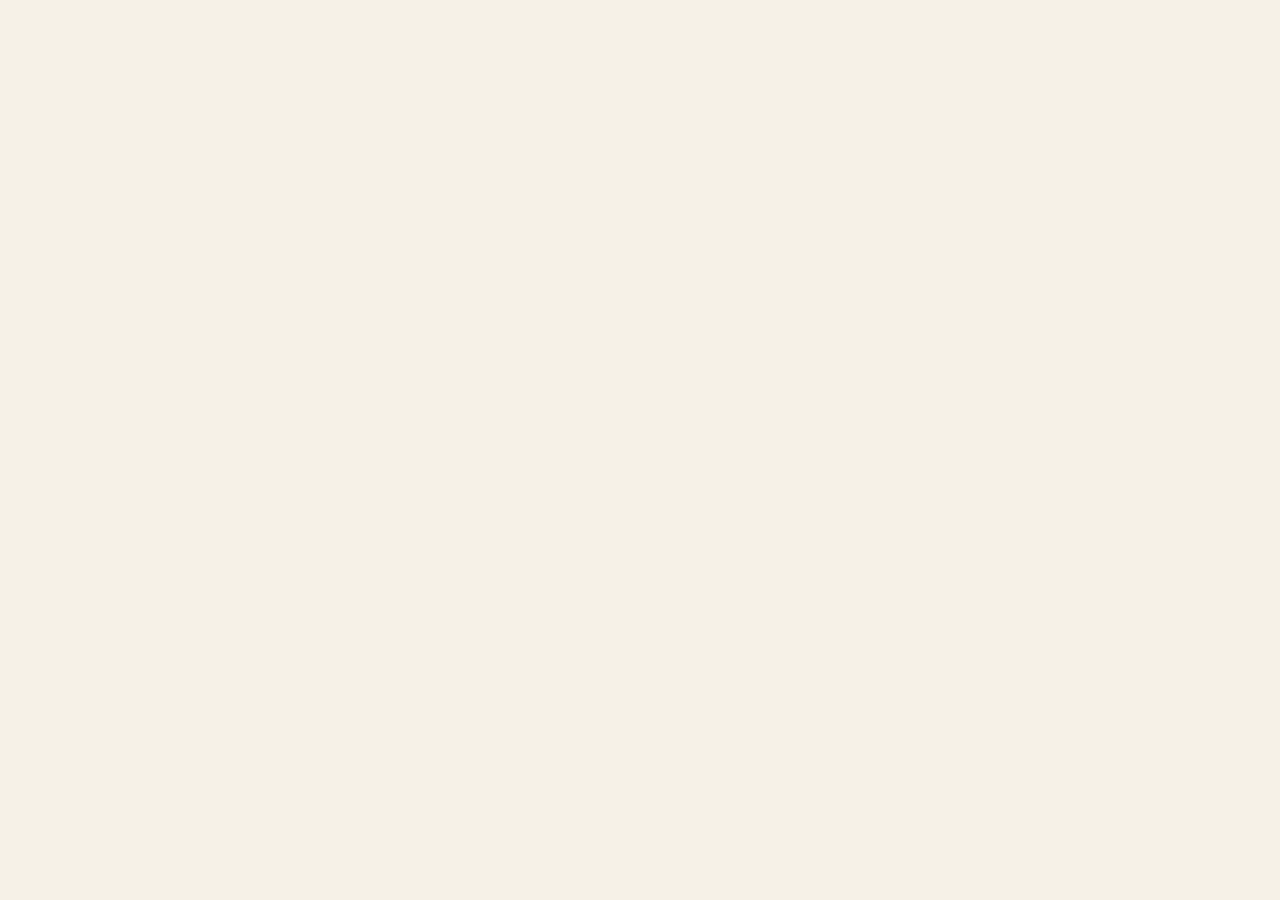
==== index.html @ c69825a1 "Fix internal page links for GitHub Pages" ====
<html lang="en" style="">
  <head>
    <meta charset="utf-8">
    <meta property="og:image:width" content="1200">
    <meta property="og:image:height" content="630">
    <meta name="viewport" content="width=device-width, initial-scale=1">
    <link rel="preload" as="image" href="/img/headshot-placeholder.svg">
    <link rel="stylesheet" href="https://fonts.googleapis.com/css2?family=Fraunces:opsz,wght@9..144,400;9..144,600&amp;family=Public+Sans:wght@400;500;600&amp;display=swap" data-precedence="default">
    <link rel="stylesheet" href="/assets/index-B3BmsTNa.css" data-precedence="default">
    <link rel="stylesheet" href="https://laurenwilsonlnw-blip.github.io/laurenwilsonlnw-resume.github.io/assets/index-B3BmsTNa.css" data-precedence="default">
    <meta name="description" content="Lauren Wilson is a Computer Science graduate from UNC Wilmington with a concentration in Digital Arts, based in Raleigh, NC.">
    <meta name="theme-color" content="#f6f1e7">
    <meta property="og:title" content="Lauren Wilson — Résumé &amp; Portfolio">
    <meta property="og:description" content="Lauren Wilson is a Computer Science graduate from UNC Wilmington with a concentration in Digital Arts, based in Raleigh, NC.">
    <meta property="og:type" content="website">
    <meta name="twitter:card" content="summary_large_image">
    <link rel="modulepreload" href="/assets/index-8iUatAJL.js">
    <link rel="preconnect" href="https://fonts.googleapis.com">
    <link rel="preconnect" href="https://fonts.gstatic.com" crossorigin="anonymous">
    <link rel="modulepreload" as="script" crossorigin="" href="/assets/experience-CYLCXYVE.js">
    <link rel="modulepreload" as="script" crossorigin="" href="/assets/PageHeading-WVvQn5Es.js">
    <link rel="modulepreload" as="script" crossorigin="" href="/assets/portfolio-CBgNnJ46.js">
    <title>Bio — Lauren Wilson</title>
    <link rel="modulepreload" href="/assets/index-6BKXORQe.js">
  </head>
  <body class="flex min-h-screen flex-col" style="">
    <a href="#main" class="sr-only focus:not-sr-only focus:fixed focus:left-4 focus:top-4 focus:z-50 focus:rounded-full focus:bg-foreground focus:px-5 focus:py-3 focus:text-background" style="">Skip to main content</a>
    <header class="border-b border-border/80 bg-background/90 backdrop-blur supports-[backdrop-filter]:bg-background/75 sticky top-0 z-20" id="__FPSC_ID_1_1790852774213" style="">
      <div class="mx-auto flex max-w-6xl flex-col gap-3 px-5 py-4 sm:flex-row sm:items-center sm:justify-between sm:px-8">
        <a class="font-display text-2xl font-semibold tracking-tight active" href="./" data-status="active" aria-current="page">Lauren Wilson <span class="text-accent" aria-hidden="true">.</span>
        </a>
        <nav aria-label="Main">
          <ul class="flex gap-1 sm:gap-2">
            <li>
              <a class="inline-flex min-h-11 items-center rounded-full px-4 text-[0.95rem] font-medium text-muted-foreground transition-colors hover:bg-secondary hover:text-foreground bg-foreground! text-background!" href="./" aria-current="page" data-status="active">Bio</a>
            </li>
            <li>
              <a class="inline-flex min-h-11 items-center rounded-full px-4 text-[0.95rem] font-medium text-muted-foreground transition-colors hover:bg-secondary hover:text-foreground" href="./experience.html">Experience</a>
            </li>
            <li>
              <a class="inline-flex min-h-11 items-center rounded-full px-4 text-[0.95rem] font-medium text-muted-foreground transition-colors hover:bg-secondary hover:text-foreground" href="./portfolio.html">Portfolio</a>
            </li>
          </ul>
        </nav>
      </div>
    </header>
    <main id="main" tabindex="-1" class="flex-1 focus:outline-none">
      <!--$-->
      <!--/$-->
      <div class="mx-auto max-w-6xl px-5 sm:px-8">
        <section aria-labelledby="intro-heading" class="grid items-center gap-10 py-14 sm:py-20 md:grid-cols-[1.4fr_1fr] md:gap-16">
          <div class="space-y-6">
            <p class="text-sm font-semibold uppercase tracking-[0.2em] text-accent">Computer Science graduate · Digital Arts</p>
            <h1 id="intro-heading" class="font-display text-5xl font-semibold leading-[1.02] tracking-tight sm:text-7xl">Hi, I’m Lauren. <span class="mt-2 block text-primary">Where code meets creative work.</span>
            </h1>
            <p class="max-w-xl text-lg leading-relaxed text-muted-foreground">I’m a Computer Science graduate from the University of North Carolina Wilmington with a concentration in Digital Arts, based in Raleigh, North Carolina.</p>
            <div class="flex flex-wrap gap-3 pt-2">
              <a class="inline-flex min-h-12 items-center gap-2 rounded-full bg-primary px-6 font-medium text-primary-foreground transition hover:bg-primary/90" href="./portfolio.html">View portfolio <svg xmlns="http://www.w3.org/2000/svg" width="24" height="24" viewBox="0 0 24 24" fill="none" stroke="currentColor" stroke-width="2" stroke-linecap="round" stroke-linejoin="round" class="lucide lucide-arrow-right size-4" aria-hidden="true">
                  <path d="M5 12h14"></path>
                  <path d="m12 5 7 7-7 7"></path>
                </svg>
              </a>
              <a href="mailto:laurenwilsonlnw@gmail.com" class="inline-flex min-h-12 items-center gap-2 rounded-full border-2 border-foreground px-6 font-medium transition hover:bg-foreground hover:text-background">
                <svg xmlns="http://www.w3.org/2000/svg" width="24" height="24" viewBox="0 0 24 24" fill="none" stroke="currentColor" stroke-width="2" stroke-linecap="round" stroke-linejoin="round" class="lucide lucide-mail size-4" aria-hidden="true">
                  <path d="m22 7-8.991 5.727a2 2 0 0 1-2.009 0L2 7"></path>
                  <rect x="2" y="4" width="20" height="16" rx="2"></rect>
                </svg>Get in touch </a>
            </div>
          </div>
          <div class="relative mx-auto w-full max-w-sm">
            <div class="absolute -inset-3 translate-x-4 translate-y-4 rounded-[2rem] bg-accent/20" aria-hidden="true"></div>
            <img alt="Placeholder for a headshot of Lauren Wilson" width="400" height="500" class="relative aspect-[4/5] w-full rounded-[2rem] object-cover shadow-xl shadow-foreground/10" src="/img/headshot-placeholder.svg">
          </div>
        </section>
        <section aria-labelledby="about-heading" class="grid gap-8 border-t border-border py-14 md:grid-cols-[1fr_2fr] md:gap-16">
          <h2 id="about-heading" class="font-display text-3xl font-semibold tracking-tight">About me</h2>
          <div class="space-y-5 text-lg leading-relaxed">
            <p>My studies paired core computer science — data structures, algorithmic problem solving, object-oriented design, and networks — with web development, creative coding, and digital art. I enjoy projects that sit in the space between the technical and the visual.</p>
            <p>Today I work in customer-facing retail, where I’ve sharpened my communication, teamwork, and ability to stay organized in a fast-paced environment. I’m eager to bring that same care and reliability to my next opportunity.</p>
            <dl class="grid gap-4 pt-4 sm:grid-cols-2">
              <div class="flex items-start gap-3 rounded-xl bg-muted p-4">
                <span class="mt-0.5 text-primary" aria-hidden="true">
                  <svg xmlns="http://www.w3.org/2000/svg" width="24" height="24" viewBox="0 0 24 24" fill="none" stroke="currentColor" stroke-width="2" stroke-linecap="round" stroke-linejoin="round" class="lucide lucide-map-pin size-5" aria-hidden="true">
                    <path d="M20 10c0 4.993-5.539 10.193-7.399 11.799a1 1 0 0 1-1.202 0C9.539 20.193 4 14.993 4 10a8 8 0 0 1 16 0"></path>
                    <circle cx="12" cy="10" r="3"></circle>
                  </svg>
                </span>
                <div>
                  <dt class="text-sm text-muted-foreground">Based in</dt>
                  <dd class="font-medium">Raleigh, NC</dd>
                </div>
              </div>
              <div class="flex items-start gap-3 rounded-xl bg-muted p-4">
                <span class="mt-0.5 text-primary" aria-hidden="true">
                  <svg xmlns="http://www.w3.org/2000/svg" width="24" height="24" viewBox="0 0 24 24" fill="none" stroke="currentColor" stroke-width="2" stroke-linecap="round" stroke-linejoin="round" class="lucide lucide-graduation-cap size-5" aria-hidden="true">
                    <path d="M21.42 10.922a1 1 0 0 0-.019-1.838L12.83 5.18a2 2 0 0 0-1.66 0L2.6 9.08a1 1 0 0 0 0 1.832l8.57 3.908a2 2 0 0 0 1.66 0z"></path>
                    <path d="M22 10v6"></path>
                    <path d="M6 12.5V16a6 3 0 0 0 12 0v-3.5"></path>
                  </svg>
                </span>
                <div>
                  <dt class="text-sm text-muted-foreground">Education</dt>
                  <dd class="font-medium">B.S. Computer Science, UNCW ’24</dd>
                </div>
              </div>
            </dl>
          </div>
        </section>
        <section aria-labelledby="skills-heading" class="grid gap-8 border-t border-border py-14 md:grid-cols-[1fr_2fr] md:gap-16">
          <h2 id="skills-heading" class="font-display text-3xl font-semibold tracking-tight">Technical skills</h2>
          <div class="grid gap-6 sm:grid-cols-3">
            <div class="rounded-xl border border-border bg-card p-5">
              <h3 class="mb-3 text-sm font-semibold uppercase tracking-[0.15em] text-primary">Programming Languages</h3>
              <ul class="space-y-1.5">
                <li>Python</li>
                <li>Java</li>
                <li>HTML</li>
              </ul>
            </div>
            <div class="rounded-xl border border-border bg-card p-5">
              <h3 class="mb-3 text-sm font-semibold uppercase tracking-[0.15em] text-primary">Core Concepts</h3>
              <ul class="space-y-1.5">
                <li>Data Structures</li>
                <li>Algorithmic Problem Solving</li>
                <li>Discrete Mathematics</li>
                <li>Object-Oriented Design</li>
              </ul>
            </div>
            <div class="rounded-xl border border-border bg-card p-5">
              <h3 class="mb-3 text-sm font-semibold uppercase tracking-[0.15em] text-primary">Tools &amp; Platforms</h3>
              <ul class="space-y-1.5">
                <li>GitHub</li>
                <li>Microsoft Excel</li>
                <li>Word</li>
                <li>PowerPoint</li>
                <li>Adobe Photoshop</li>
              </ul>
            </div>
          </div>
        </section>
        <section aria-labelledby="contact-heading" class="rounded-[2rem] bg-primary px-6 py-12 text-primary-foreground sm:px-12">
          <div class="flex flex-col gap-6 md:flex-row md:items-center md:justify-between">
            <div class="max-w-xl space-y-3">
              <h2 id="contact-heading" class="font-display text-3xl font-semibold tracking-tight sm:text-4xl">Let’s connect.</h2>
              <p class="leading-relaxed text-primary-foreground/85">
                <span class="font-semibold">Availability:</span> Open to part-time shifts, including evenings, weekends, and holidays.
              </p>
            </div>
            <a href="mailto:laurenwilsonlnw@gmail.com" class="inline-flex min-h-12 items-center gap-2 self-start rounded-full bg-primary-foreground px-6 font-medium text-primary transition hover:bg-secondary md:self-auto">
              <svg xmlns="http://www.w3.org/2000/svg" width="24" height="24" viewBox="0 0 24 24" fill="none" stroke="currentColor" stroke-width="2" stroke-linecap="round" stroke-linejoin="round" class="lucide lucide-mail size-4" aria-hidden="true">
                <path d="m22 7-8.991 5.727a2 2 0 0 1-2.009 0L2 7"></path>
                <rect x="2" y="4" width="20" height="16" rx="2"></rect>
              </svg>Email Lauren </a>
          </div>
        </section>
      </div>
    </main>
    <footer class="mt-24 border-t border-border bg-foreground text-background">
      <div class="mx-auto flex max-w-6xl flex-col gap-6 px-5 py-10 sm:flex-row sm:items-center sm:justify-between sm:px-8">
        <p class="font-display text-xl">Lauren Wilson</p>
        <ul class="flex flex-col gap-3 text-sm sm:flex-row sm:gap-6">
          <li class="flex items-center gap-2">
            <svg xmlns="http://www.w3.org/2000/svg" width="24" height="24" viewBox="0 0 24 24" fill="none" stroke="currentColor" stroke-width="2" stroke-linecap="round" stroke-linejoin="round" class="lucide lucide-map-pin size-4" aria-hidden="true">
              <path d="M20 10c0 4.993-5.539 10.193-7.399 11.799a1 1 0 0 1-1.202 0C9.539 20.193 4 14.993 4 10a8 8 0 0 1 16 0"></path>
              <circle cx="12" cy="10" r="3"></circle>
            </svg>Raleigh, NC
          </li>
          <li>
            <a href="mailto:laurenwilsonlnw@gmail.com" class="flex items-center gap-2 underline decoration-background/40 underline-offset-4 hover:decoration-background">
              <svg xmlns="http://www.w3.org/2000/svg" width="24" height="24" viewBox="0 0 24 24" fill="none" stroke="currentColor" stroke-width="2" stroke-linecap="round" stroke-linejoin="round" class="lucide lucide-mail size-4" aria-hidden="true">
                <path d="m22 7-8.991 5.727a2 2 0 0 1-2.009 0L2 7"></path>
                <rect x="2" y="4" width="20" height="16" rx="2"></rect>
              </svg>laurenwilsonlnw@gmail.com </a>
          </li>
        </ul>
      </div>
    </footer>
    <script type="module" async="" src="/assets/index-8iUatAJL.js"></script>
    <script async="" src="/.netlify/scripts/ar" data-netlify-deploy-id="6abd9382784e28282dc75eeb" data-netlify-site-id="237e116a-c264-4065-b765-b1ce4a49ce67" data-agent-runner-id="6abd92abe57e0d1fbcd66bf8"></script>
  </body>
</html>
---- assets/index-B3BmsTNa.css ----
@layer properties {
    @supports (((-webkit-hyphens: none)) and (not (margin-trim:inline))) or ((-moz-orient:inline) and (not (color:rgb(from red r g b)))) {
        *,:before,:after,::backdrop {
            --tw-translate-x:0;
            --tw-translate-y: 0;
            --tw-translate-z: 0;
            --tw-rotate-x: initial;
            --tw-rotate-y: initial;
            --tw-rotate-z: initial;
            --tw-skew-x: initial;
            --tw-skew-y: initial;
            --tw-space-y-reverse: 0;
            --tw-border-style: solid;
            --tw-leading: initial;
            --tw-font-weight: initial;
            --tw-tracking: initial;
            --tw-shadow: 0 0 #0000;
            --tw-shadow-color: initial;
            --tw-shadow-alpha: 100%;
            --tw-inset-shadow: 0 0 #0000;
            --tw-inset-shadow-color: initial;
            --tw-inset-shadow-alpha: 100%;
            --tw-ring-color: initial;
            --tw-ring-shadow: 0 0 #0000;
            --tw-inset-ring-color: initial;
            --tw-inset-ring-shadow: 0 0 #0000;
            --tw-ring-inset: initial;
            --tw-ring-offset-width: 0px;
            --tw-ring-offset-color: #fff;
            --tw-ring-offset-shadow: 0 0 #0000;
            --tw-outline-style: solid;
            --tw-blur: initial;
            --tw-brightness: initial;
            --tw-contrast: initial;
            --tw-grayscale: initial;
            --tw-hue-rotate: initial;
            --tw-invert: initial;
            --tw-opacity: initial;
            --tw-saturate: initial;
            --tw-sepia: initial;
            --tw-drop-shadow: initial;
            --tw-drop-shadow-color: initial;
            --tw-drop-shadow-alpha: 100%;
            --tw-drop-shadow-size: initial;
            --tw-backdrop-blur: initial;
            --tw-backdrop-brightness: initial;
            --tw-backdrop-contrast: initial;
            --tw-backdrop-grayscale: initial;
            --tw-backdrop-hue-rotate: initial;
            --tw-backdrop-invert: initial;
            --tw-backdrop-opacity: initial;
            --tw-backdrop-saturate: initial;
            --tw-backdrop-sepia: initial
        }
    }
}

@layer theme {
    :root,:host {
        --font-mono: ui-monospace, SFMono-Regular, Menlo, Monaco, Consolas, "Liberation Mono", "Courier New", monospace;
        --color-blue-600: oklch(54.6% .245 262.881);
        --color-gray-600: oklch(44.6% .03 256.802);
        --color-white: #fff;
        --spacing: .25rem;
        --container-sm: 24rem;
        --container-xl: 36rem;
        --container-3xl: 48rem;
        --container-6xl: 72rem;
        --text-xs: .75rem;
        --text-xs--line-height: calc(1 / .75);
        --text-sm: .875rem;
        --text-sm--line-height: calc(1.25 / .875);
        --text-lg: 1.125rem;
        --text-lg--line-height: calc(1.75 / 1.125);
        --text-xl: 1.25rem;
        --text-xl--line-height: calc(1.75 / 1.25);
        --text-2xl: 1.5rem;
        --text-2xl--line-height: calc(2 / 1.5);
        --text-3xl: 1.875rem;
        --text-3xl--line-height: 1.2 ;
        --text-4xl: 2.25rem;
        --text-4xl--line-height: calc(2.5 / 2.25);
        --text-5xl: 3rem;
        --text-5xl--line-height: 1;
        --text-6xl: 3.75rem;
        --text-6xl--line-height: 1;
        --text-7xl: 4.5rem;
        --text-7xl--line-height: 1;
        --font-weight-medium: 500;
        --font-weight-semibold: 600;
        --font-weight-bold: 700;
        --tracking-tight: -.025em;
        --leading-relaxed: 1.625;
        --radius-2xl: 1rem;
        --default-transition-duration: .15s;
        --default-transition-timing-function: cubic-bezier(.4, 0, .2, 1);
        --default-font-family: "Public Sans", ui-sans-serif, system-ui, sans-serif;
        --default-mono-font-family: var(--font-mono)
    }
}

@layer base {
    *,:after,:before,::backdrop {
        box-sizing: border-box;
        border: 0 solid;
        margin: 0;
        padding: 0
    }

    ::file-selector-button {
        box-sizing: border-box;
        border: 0 solid;
        margin: 0;
        padding: 0
    }

    html,: host {
        -webkit-text-size-adjust:100%;
        tab-size: 4;
        line-height: 1.5;
        font-family: var(--default-font-family,ui-sans-serif, system-ui, sans-serif, "Apple Color Emoji", "Segoe UI Emoji", "Segoe UI Symbol", "Noto Color Emoji");
        font-feature-settings: var(--default-font-feature-settings,normal);
        font-variation-settings: var(--default-font-variation-settings,normal);
        -webkit-tap-highlight-color: transparent
    }

    hr {
        height: 0;
        color: inherit;
        border-top-width: 1px
    }

    abbr: where([title]) {
        -webkit-text-decoration:underline dotted;
        text-decoration: underline dotted
    }

    h1,h2,h3,h4,h5,h6 {
        font-size: inherit;
        font-weight: inherit
    }

    a {
        color: inherit;
        -webkit-text-decoration: inherit;
        text-decoration: inherit
    }

    b,strong {
        font-weight: bolder
    }

    code,kbd,samp,pre {
        font-family: var(--default-mono-font-family,ui-monospace, SFMono-Regular, Menlo, Monaco, Consolas, "Liberation Mono", "Courier New", monospace);
        font-feature-settings: var(--default-mono-font-feature-settings,normal);
        font-variation-settings: var(--default-mono-font-variation-settings,normal);
        font-size: 1em
    }

    small {
        font-size: 80%
    }

    sub,sup {
        vertical-align: baseline;
        font-size: 75%;
        line-height: 0;
        position: relative
    }

    sub {
        bottom: -.25em
    }

    sup {
        top: -.5em
    }

    table {
        text-indent: 0;
        border-color: inherit;
        border-collapse: collapse
    }

    :-moz-focusring {
        outline: auto
    }

    progress {
        vertical-align: baseline
    }

    summary {
        display: list-item
    }

    ol,ul,menu {
        list-style: none
    }

    img,svg,video,canvas,audio,iframe,embed,object {
        vertical-align: middle;
        display: block
    }

    img,video {
        max-width: 100%;
        height: auto
    }

    button,input,select,optgroup,textarea {
        font: inherit;
        font-feature-settings: inherit;
        font-variation-settings: inherit;
        letter-spacing: inherit;
        color: inherit;
        opacity: 1;
        background-color: #0000;
        border-radius: 0
    }

    ::file-selector-button {
        font: inherit;
        font-feature-settings: inherit;
        font-variation-settings: inherit;
        letter-spacing: inherit;
        color: inherit;
        opacity: 1;
        background-color: #0000;
        border-radius: 0
    }

    :where(select: is([multiple],[size])) optgroup {
        font-weight:bolder
    }

    :where(select: is([multiple],[size])) optgroup option {
        padding-inline-start:20px
    }

    ::file-selector-button {
        margin-inline-end:4px}

    ::placeholder {
        opacity: 1
    }

    @supports (not ((-webkit-appearance: -apple-pay-button))) or (contain-intrinsic-size:1px) {
        ::placeholder {
            color:currentColor
        }

        @supports (color: color-mix(in lab,red,red)) {
            ::placeholder {
                color:color-mix(in oklab,currentcolor 50%,transparent)
            }
        }
    }

    textarea {
        resize: vertical
    }

    ::-webkit-search-decoration {
        -webkit-appearance: none
    }

    ::-webkit-date-and-time-value {
        min-height: 1lh;
        text-align: inherit
    }

    ::-webkit-datetime-edit {
        display: inline-flex
    }

    ::-webkit-datetime-edit-fields-wrapper {
        padding: 0
    }

    ::-webkit-datetime-edit {
        padding-block:0}

    ::-webkit-datetime-edit-year-field {
        padding-block:0}

    ::-webkit-datetime-edit-month-field {
        padding-block:0}

    ::-webkit-datetime-edit-day-field {
        padding-block:0}

    ::-webkit-datetime-edit-hour-field {
        padding-block:0}

    ::-webkit-datetime-edit-minute-field {
        padding-block:0}

    ::-webkit-datetime-edit-second-field {
        padding-block:0}

    ::-webkit-datetime-edit-millisecond-field {
        padding-block:0}

    ::-webkit-datetime-edit-meridiem-field {
        padding-block:0}

    ::-webkit-calendar-picker-indicator {
        line-height: 1
    }

    :-moz-ui-invalid {
        box-shadow: none
    }

    button,input: where([type=button],[type=reset],[type=submit]) {
        appearance:button
    }

    ::file-selector-button {
        appearance: button
    }

    ::-webkit-inner-spin-button {
        height: auto
    }

    ::-webkit-outer-spin-button {
        height: auto
    }

    [hidden]: where(:not([hidden=until-found])) {
        display:none!important
    }

    * {
        border-color: var(--border)
    }

    html {
        scroll-behavior: smooth
    }

    body {
        margin: calc(var(--spacing) * 0);
        background-color: var(--background);
        color: var(--foreground);
        -webkit-font-smoothing: antialiased;
        -moz-osx-font-smoothing: grayscale;
        font-family: Public Sans,ui-sans-serif,system-ui,sans-serif
    }

    :focus-visible {
        outline: 3px solid var(--ring);
        outline-offset: 3px;
        border-radius: 4px
    }

    ::selection {
        background: var(--secondary)
    }
}

@layer components;@layer utilities {
    .\@container\/card-header {
        container: card-header/inline-size
    }

    .visible {
        visibility: visible
    }

    .sr-only {
        clip-path: inset(50%);
        white-space: nowrap;
        border-width: 0;
        width: 1px;
        height: 1px;
        margin: -1px;
        padding: 0;
        position: absolute;
        overflow: hidden
    }

    .absolute {
        position: absolute
    }

    .relative {
        position: relative
    }

    .static {
        position: static
    }

    .sticky {
        position: sticky
    }

    .-inset-3 {
        inset: calc(var(--spacing) * -3)
    }

    .start {
        inset-inline-start: var(--spacing)
    }

    .top-0 {
        top: calc(var(--spacing) * 0)
    }

    .z-20 {
        z-index: 20
    }

    .col-start-2 {
        grid-column-start: 2
    }

    .row-span-2 {
        grid-row: span 2/span 2
    }

    .row-start-1 {
        grid-row-start: 1
    }

    .mx-auto {
        margin-inline:auto}

    .mt-0\.5 {
        margin-top: calc(var(--spacing) * .5)
    }

    .mt-2 {
        margin-top: calc(var(--spacing) * 2)
    }

    .mt-8 {
        margin-top: calc(var(--spacing) * 8)
    }

    .mt-14 {
        margin-top: calc(var(--spacing) * 14)
    }

    .mt-16 {
        margin-top: calc(var(--spacing) * 16)
    }

    .mt-20 {
        margin-top: calc(var(--spacing) * 20)
    }

    .mt-24 {
        margin-top: calc(var(--spacing) * 24)
    }

    .mt-auto {
        margin-top: auto
    }

    .mb-3 {
        margin-bottom: calc(var(--spacing) * 3)
    }

    .block {
        display: block
    }

    .flex {
        display: flex
    }

    .grid {
        display: grid
    }

    .hidden {
        display: none
    }

    .inline-flex {
        display: inline-flex
    }

    .aspect-\[4\/5\] {
        aspect-ratio: 4/5
    }

    .aspect-\[8\/5\] {
        aspect-ratio: 8/5
    }

    .size-4 {
        width: calc(var(--spacing) * 4);
        height: calc(var(--spacing) * 4)
    }

    .size-5 {
        width: calc(var(--spacing) * 5);
        height: calc(var(--spacing) * 5)
    }

    .h-full {
        height: 100%
    }

    .min-h-11 {
        min-height: calc(var(--spacing) * 11)
    }

    .min-h-12 {
        min-height: calc(var(--spacing) * 12)
    }

    .min-h-screen {
        min-height: 100vh
    }

    .w-fit {
        width: fit-content
    }

    .w-full {
        width: 100%
    }

    .max-w-3xl {
        max-width: var(--container-3xl)
    }

    .max-w-6xl {
        max-width: var(--container-6xl)
    }

    .max-w-sm {
        max-width: var(--container-sm)
    }

    .max-w-xl {
        max-width: var(--container-xl)
    }

    .flex-1 {
        flex: 1
    }

    .shrink-0 {
        flex-shrink: 0
    }

    .translate-x-4 {
        --tw-translate-x: calc(var(--spacing) * 4);
        translate: var(--tw-translate-x) var(--tw-translate-y)
    }

    .translate-y-4 {
        --tw-translate-y: calc(var(--spacing) * 4);
        translate: var(--tw-translate-x) var(--tw-translate-y)
    }

    .transform {
        transform: var(--tw-rotate-x,) var(--tw-rotate-y,) var(--tw-rotate-z,) var(--tw-skew-x,) var(--tw-skew-y,)
    }

    .auto-rows-min {
        grid-auto-rows: min-content
    }

    .grid-rows-\[auto_auto\] {
        grid-template-rows: auto auto
    }

    .flex-col {
        flex-direction: column
    }

    .flex-wrap {
        flex-wrap: wrap
    }

    .items-center {
        align-items: center
    }

    .items-start {
        align-items: flex-start
    }

    .justify-center {
        justify-content: center
    }

    .gap-1 {
        gap: calc(var(--spacing) * 1)
    }

    .gap-1\.5 {
        gap: calc(var(--spacing) * 1.5)
    }

    .gap-2 {
        gap: calc(var(--spacing) * 2)
    }

    .gap-3 {
        gap: calc(var(--spacing) * 3)
    }

    .gap-4 {
        gap: calc(var(--spacing) * 4)
    }

    .gap-6 {
        gap: calc(var(--spacing) * 6)
    }

    .gap-8 {
        gap: calc(var(--spacing) * 8)
    }

    .gap-10 {
        gap: calc(var(--spacing) * 10)
    }

    :where(.space-y-1>:not(:last-child)) {
        --tw-space-y-reverse: 0;
        margin-block-start:calc(calc(var(--spacing) * 1) * var(--tw-space-y-reverse));margin-block-end: calc(calc(var(--spacing) * 1) * calc(1 - var(--tw-space-y-reverse)))
    }

    :where(.space-y-1\.5>: not(:last-child)) {
        --tw-space-y-reverse:0;
        margin-block-start:calc(calc(var(--spacing) * 1.5) * var(--tw-space-y-reverse));margin-block-end: calc(calc(var(--spacing) * 1.5) * calc(1 - var(--tw-space-y-reverse)))
    }

    :where(.space-y-3>:not(:last-child)) {
        --tw-space-y-reverse: 0;
        margin-block-start:calc(calc(var(--spacing) * 3) * var(--tw-space-y-reverse));margin-block-end: calc(calc(var(--spacing) * 3) * calc(1 - var(--tw-space-y-reverse)))
    }

    :where(.space-y-4>:not(:last-child)) {
        --tw-space-y-reverse: 0;
        margin-block-start:calc(calc(var(--spacing) * 4) * var(--tw-space-y-reverse));margin-block-end: calc(calc(var(--spacing) * 4) * calc(1 - var(--tw-space-y-reverse)))
    }

    :where(.space-y-5>:not(:last-child)) {
        --tw-space-y-reverse: 0;
        margin-block-start:calc(calc(var(--spacing) * 5) * var(--tw-space-y-reverse));margin-block-end: calc(calc(var(--spacing) * 5) * calc(1 - var(--tw-space-y-reverse)))
    }

    :where(.space-y-6>:not(:last-child)) {
        --tw-space-y-reverse: 0;
        margin-block-start:calc(calc(var(--spacing) * 6) * var(--tw-space-y-reverse));margin-block-end: calc(calc(var(--spacing) * 6) * calc(1 - var(--tw-space-y-reverse)))
    }

    :where(.space-y-8>:not(:last-child)) {
        --tw-space-y-reverse: 0;
        margin-block-start:calc(calc(var(--spacing) * 8) * var(--tw-space-y-reverse));margin-block-end: calc(calc(var(--spacing) * 8) * calc(1 - var(--tw-space-y-reverse)))
    }

    .self-start {
        align-self: flex-start
    }

    .justify-self-end {
        justify-self: flex-end
    }

    .overflow-hidden {
        overflow: hidden
    }

    .rounded-2xl {
        border-radius: var(--radius-2xl)
    }

    .rounded-\[2rem\] {
        border-radius: 2rem
    }

    .rounded-full {
        border-radius: 3.40282e38px
    }

    .rounded-md {
        border-radius: calc(var(--radius) - 2px)
    }

    .rounded-xl {
        border-radius: calc(var(--radius) + 4px)
    }

    .border {
        border-style: var(--tw-border-style);
        border-width: 1px
    }

    .border-2 {
        border-style: var(--tw-border-style);
        border-width: 2px
    }

    .border-t {
        border-top-style: var(--tw-border-style);
        border-top-width: 1px
    }

    .border-b {
        border-bottom-style: var(--tw-border-style);
        border-bottom-width: 1px
    }

    .border-background\/30 {
        border-color: var(--background)
    }

    @supports (color: color-mix(in lab,red,red)) {
        .border-background\/30 {
            border-color:color-mix(in oklab,var(--background) 30%,transparent)
        }
    }

    .border-border,.border-border\/80 {
        border-color: var(--border)
    }

    @supports (color: color-mix(in lab,red,red)) {
        .border-border\/80 {
            border-color:color-mix(in oklab,var(--border) 80%,transparent)
        }
    }

    .border-foreground {
        border-color: var(--foreground)
    }

    .border-transparent {
        border-color: #0000
    }

    .bg-accent\/20 {
        background-color: var(--accent)
    }

    @supports (color: color-mix(in lab,red,red)) {
        .bg-accent\/20 {
            background-color:color-mix(in oklab,var(--accent) 20%,transparent)
        }
    }

    .bg-background\/90 {
        background-color: var(--background)
    }

    @supports (color: color-mix(in lab,red,red)) {
        .bg-background\/90 {
            background-color:color-mix(in oklab,var(--background) 90%,transparent)
        }
    }

    .bg-border {
        background-color: var(--border)
    }

    .bg-card {
        background-color: var(--card)
    }

    .bg-foreground {
        background-color: var(--foreground)
    }

    .bg-foreground\! {
        background-color: var(--foreground)!important
    }

    .bg-muted {
        background-color: var(--muted)
    }

    .bg-primary {
        background-color: var(--primary)
    }

    .bg-primary-foreground {
        background-color: var(--primary-foreground)
    }

    .bg-secondary {
        background-color: var(--secondary)
    }

    .object-cover {
        object-fit: cover
    }

    .p-4 {
        padding: calc(var(--spacing) * 4)
    }

    .p-5 {
        padding: calc(var(--spacing) * 5)
    }

    .p-6 {
        padding: calc(var(--spacing) * 6)
    }

    .px-2 {
        padding-inline:calc(var(--spacing) * 2)}

    .px-3 {
        padding-inline: calc(var(--spacing) * 3)
    }

    .px-4 {
        padding-inline:calc(var(--spacing) * 4)}

    .px-5 {
        padding-inline: calc(var(--spacing) * 5)
    }

    .px-6 {
        padding-inline:calc(var(--spacing) * 6)}

    .py-0\.5 {
        padding-block: calc(var(--spacing) * .5)
    }

    .py-1 {
        padding-block:calc(var(--spacing) * 1)}

    .py-4 {
        padding-block: calc(var(--spacing) * 4)
    }

    .py-6 {
        padding-block:calc(var(--spacing) * 6)}

    .py-10 {
        padding-block: calc(var(--spacing) * 10)
    }

    .py-12 {
        padding-block:calc(var(--spacing) * 12)}

    .py-14 {
        padding-block: calc(var(--spacing) * 14)
    }

    .pt-2 {
        padding-top: calc(var(--spacing) * 2)
    }

    .pt-3 {
        padding-top: calc(var(--spacing) * 3)
    }

    .pt-4 {
        padding-top: calc(var(--spacing) * 4)
    }

    .font-display {
        font-family: Fraunces,ui-serif,Georgia,serif
    }

    .font-sans {
        font-family: Public Sans,ui-sans-serif,system-ui,sans-serif
    }

    .text-2xl {
        font-size: var(--text-2xl);
        line-height: var(--tw-leading,var(--text-2xl--line-height))
    }

    .text-3xl {
        font-size: var(--text-3xl);
        line-height: var(--tw-leading,var(--text-3xl--line-height))
    }

    .text-4xl {
        font-size: var(--text-4xl);
        line-height: var(--tw-leading,var(--text-4xl--line-height))
    }

    .text-5xl {
        font-size: var(--text-5xl);
        line-height: var(--tw-leading,var(--text-5xl--line-height))
    }

    .text-lg {
        font-size: var(--text-lg);
        line-height: var(--tw-leading,var(--text-lg--line-height))
    }

    .text-sm {
        font-size: var(--text-sm);
        line-height: var(--tw-leading,var(--text-sm--line-height))
    }

    .text-xl {
        font-size: var(--text-xl);
        line-height: var(--tw-leading,var(--text-xl--line-height))
    }

    .text-xs {
        font-size: var(--text-xs);
        line-height: var(--tw-leading,var(--text-xs--line-height))
    }

    .text-\[0\.95rem\] {
        font-size: .95rem
    }

    .leading-\[1\.02\] {
        --tw-leading: 1.02;
        line-height: 1.02
    }

    .leading-\[1\.05\] {
        --tw-leading: 1.05;
        line-height: 1.05
    }

    .leading-none {
        --tw-leading: 1;
        line-height: 1
    }

    .leading-relaxed {
        --tw-leading: var(--leading-relaxed);
        line-height: var(--leading-relaxed)
    }

    .font-bold {
        --tw-font-weight: var(--font-weight-bold);
        font-weight: var(--font-weight-bold)
    }

    .font-medium {
        --tw-font-weight: var(--font-weight-medium);
        font-weight: var(--font-weight-medium)
    }

    .font-semibold {
        --tw-font-weight: var(--font-weight-semibold);
        font-weight: var(--font-weight-semibold)
    }

    .tracking-\[0\.2em\] {
        --tw-tracking: .2em;
        letter-spacing: .2em
    }

    .tracking-\[0\.15em\] {
        --tw-tracking: .15em;
        letter-spacing: .15em
    }

    .tracking-tight {
        --tw-tracking: var(--tracking-tight);
        letter-spacing: var(--tracking-tight)
    }

    .whitespace-nowrap {
        white-space: nowrap
    }

    .text-accent {
        color: var(--accent)
    }

    .text-background {
        color: var(--background)
    }

    .text-background\! {
        color: var(--background)!important
    }

    .text-background\/80 {
        color: var(--background)
    }

    @supports (color: color-mix(in lab,red,red)) {
        .text-background\/80 {
            color:color-mix(in oklab,var(--background) 80%,transparent)
        }
    }

    .text-background\/85 {
        color: var(--background)
    }

    @supports (color: color-mix(in lab,red,red)) {
        .text-background\/85 {
            color:color-mix(in oklab,var(--background) 85%,transparent)
        }
    }

    .text-blue-600 {
        color: var(--color-blue-600)
    }

    .text-card-foreground {
        color: var(--card-foreground)
    }

    .text-foreground {
        color: var(--foreground)
    }

    .text-gray-600 {
        color: var(--color-gray-600)
    }

    .text-muted-foreground {
        color: var(--muted-foreground)
    }

    .text-primary {
        color: var(--primary)
    }

    .text-primary-foreground,.text-primary-foreground\/85 {
        color: var(--primary-foreground)
    }

    @supports (color: color-mix(in lab,red,red)) {
        .text-primary-foreground\/85 {
            color:color-mix(in oklab,var(--primary-foreground) 85%,transparent)
        }
    }

    .text-secondary {
        color: var(--secondary)
    }

    .text-secondary-foreground {
        color: var(--secondary-foreground)
    }

    .text-white {
        color: var(--color-white)
    }

    .uppercase {
        text-transform: uppercase
    }

    .italic {
        font-style: italic
    }

    .underline {
        text-decoration-line: underline
    }

    .decoration-background\/40 {
        -webkit-text-decoration-color: var(--background);
        text-decoration-color: var(--background)
    }

    @supports (color: color-mix(in lab,red,red)) {
        .decoration-background\/40 {
            -webkit-text-decoration-color:color-mix(in oklab,var(--background) 40%,transparent);
            text-decoration-color: color-mix(in oklab,var(--background) 40%,transparent)
        }
    }

    .underline-offset-4 {
        text-underline-offset: 4px
    }

    .shadow-sm {
        --tw-shadow: 0 1px 3px 0 var(--tw-shadow-color,#0000001a), 0 1px 2px -1px var(--tw-shadow-color,#0000001a);
        box-shadow: var(--tw-inset-shadow),var(--tw-inset-ring-shadow),var(--tw-ring-offset-shadow),var(--tw-ring-shadow),var(--tw-shadow)
    }

    .shadow-xl {
        --tw-shadow: 0 20px 25px -5px var(--tw-shadow-color,#0000001a), 0 8px 10px -6px var(--tw-shadow-color,#0000001a);
        box-shadow: var(--tw-inset-shadow),var(--tw-inset-ring-shadow),var(--tw-ring-offset-shadow),var(--tw-ring-shadow),var(--tw-shadow)
    }

    .shadow-foreground\/10 {
        --tw-shadow-color: var(--foreground)
    }

    @supports (color: color-mix(in lab,red,red)) {
        .shadow-foreground\/10 {
            --tw-shadow-color:color-mix(in oklab, color-mix(in oklab, var(--foreground) 10%, transparent) var(--tw-shadow-alpha), transparent)
        }
    }

    .outline {
        outline-style: var(--tw-outline-style);
        outline-width: 1px
    }

    .filter {
        filter: var(--tw-blur,) var(--tw-brightness,) var(--tw-contrast,) var(--tw-grayscale,) var(--tw-hue-rotate,) var(--tw-invert,) var(--tw-saturate,) var(--tw-sepia,) var(--tw-drop-shadow,)
    }

    .backdrop-blur {
        --tw-backdrop-blur: blur(8px);
        -webkit-backdrop-filter: var(--tw-backdrop-blur,) var(--tw-backdrop-brightness,) var(--tw-backdrop-contrast,) var(--tw-backdrop-grayscale,) var(--tw-backdrop-hue-rotate,) var(--tw-backdrop-invert,) var(--tw-backdrop-opacity,) var(--tw-backdrop-saturate,) var(--tw-backdrop-sepia,);
        backdrop-filter: var(--tw-backdrop-blur,) var(--tw-backdrop-brightness,) var(--tw-backdrop-contrast,) var(--tw-backdrop-grayscale,) var(--tw-backdrop-hue-rotate,) var(--tw-backdrop-invert,) var(--tw-backdrop-opacity,) var(--tw-backdrop-saturate,) var(--tw-backdrop-sepia,)
    }

    .transition {
        transition-property: color,background-color,border-color,outline-color,text-decoration-color,fill,stroke,--tw-gradient-from,--tw-gradient-via,--tw-gradient-to,opacity,box-shadow,transform,translate,scale,rotate,filter,-webkit-backdrop-filter,backdrop-filter,display,content-visibility,overlay,pointer-events;
        transition-timing-function: var(--tw-ease,var(--default-transition-timing-function));
        transition-duration: var(--tw-duration,var(--default-transition-duration))
    }

    .transition-\[color\,box-shadow\] {
        transition-property: color,box-shadow;
        transition-timing-function: var(--tw-ease,var(--default-transition-timing-function));
        transition-duration: var(--tw-duration,var(--default-transition-duration))
    }

    .transition-colors {
        transition-property: color,background-color,border-color,outline-color,text-decoration-color,fill,stroke,--tw-gradient-from,--tw-gradient-via,--tw-gradient-to;
        transition-timing-function: var(--tw-ease,var(--default-transition-timing-function));
        transition-duration: var(--tw-duration,var(--default-transition-duration))
    }

    @media(hover: hover) {
        .hover\:-translate-y-1:hover {
            --tw-translate-y:calc(var(--spacing) * -1);
            translate: var(--tw-translate-x) var(--tw-translate-y)
        }

        .hover\:bg-foreground:hover {
            background-color: var(--foreground)
        }

        .hover\:bg-primary\/90:hover {
            background-color: var(--primary)
        }

        @supports (color: color-mix(in lab,red,red)) {
            .hover\:bg-primary\/90:hover {
                background-color:color-mix(in oklab,var(--primary) 90%,transparent)
            }
        }

        .hover\:bg-secondary:hover {
            background-color: var(--secondary)
        }

        .hover\:text-background:hover {
            color: var(--background)
        }

        .hover\:text-foreground:hover {
            color: var(--foreground)
        }

        .hover\:underline:hover {
            text-decoration-line: underline
        }

        .hover\:decoration-background:hover {
            -webkit-text-decoration-color: var(--background);
            text-decoration-color: var(--background)
        }

        .hover\:shadow-xl:hover {
            --tw-shadow: 0 20px 25px -5px var(--tw-shadow-color,#0000001a), 0 8px 10px -6px var(--tw-shadow-color,#0000001a);
            box-shadow: var(--tw-inset-shadow),var(--tw-inset-ring-shadow),var(--tw-ring-offset-shadow),var(--tw-ring-shadow),var(--tw-shadow)
        }

        .hover\:shadow-foreground\/10:hover {
            --tw-shadow-color: var(--foreground)
        }

        @supports (color: color-mix(in lab,red,red)) {
            .hover\:shadow-foreground\/10:hover {
                --tw-shadow-color:color-mix(in oklab, color-mix(in oklab, var(--foreground) 10%, transparent) var(--tw-shadow-alpha), transparent)
            }
        }
    }

    .focus\: not-sr-only:focus {
        clip-path:none;
        white-space: normal;
        width: auto;
        height: auto;
        margin: 0;
        padding: 0;
        position: static;
        overflow: visible
    }

    .focus\: fixed:focus {
        position:fixed
    }

    .focus\: top-4:focus {
        top:calc(var(--spacing) * 4)
    }

    .focus\: left-4:focus {
        left:calc(var(--spacing) * 4)
    }

    .focus\: z-50:focus {
        z-index:50
    }

    .focus\: rounded-full:focus {
        border-radius:3.40282e38px
    }

    .focus\: bg-foreground:focus {
        background-color:var(--foreground)
    }

    .focus\: px-5:focus {
        padding-inline:calc(var(--spacing) * 5)
    }

    .focus\: py-3:focus {
        padding-block:calc(var(--spacing) * 3)
    }

    .focus\: text-background:focus {
        color:var(--background)
    }

    .focus\: outline-none:focus {
        --tw-outline-style:none;
        outline-style: none
    }

    .focus-visible\: border-ring:focus-visible {
        border-color:var(--ring)
    }

    .focus-visible\: ring-\[3px\]:focus-visible {
        --tw-ring-shadow:var(--tw-ring-inset,) 0 0 0 calc(3px + var(--tw-ring-offset-width)) var(--tw-ring-color,currentcolor);
        box-shadow: var(--tw-inset-shadow),var(--tw-inset-ring-shadow),var(--tw-ring-offset-shadow),var(--tw-ring-shadow),var(--tw-shadow)
    }

    .focus-visible\: ring-ring\/50:focus-visible {
        --tw-ring-color:var(--ring)
    }

    @supports (color: color-mix(in lab,red,red)) {
        .focus-visible\:ring-ring\/50:focus-visible {
            --tw-ring-color:color-mix(in oklab, var(--ring) 50%, transparent)
        }
    }

    .has-data-\[slot\=card-action\]\: grid-cols-\[1fr_auto\]:has([data-slot=card-action]) {
        grid-template-columns:1fr auto
    }

    .data-\[orientation\=horizontal\]\: h-px[data-orientation=horizontal] {
        height:1px
    }

    .data-\[orientation\=horizontal\]\: w-full[data-orientation=horizontal] {
        width:100%
    }

    .data-\[orientation\=vertical\]\: h-full[data-orientation=vertical] {
        height:100%
    }

    .data-\[orientation\=vertical\]\: w-px[data-orientation=vertical] {
        width:1px
    }

    @supports ((-webkit-backdrop-filter: var(--tw)) or (backdrop-filter:var(--tw))) {
        .supports-\[backdrop-filter\]\:bg-background\/75 {
            background-color:var(--background)
        }

        @supports (color: color-mix(in lab,red,red)) {
            .supports-\[backdrop-filter\]\:bg-background\/75 {
                background-color:color-mix(in oklab,var(--background) 75%,transparent)
            }
        }
    }

    @media(min-width: 40rem) {
        .sm\:grid-cols-2 {
            grid-template-columns:repeat(2,minmax(0,1fr))
        }

        .sm\:grid-cols-3 {
            grid-template-columns: repeat(3,minmax(0,1fr))
        }

        .sm\:flex-row {
            flex-direction: row
        }

        .sm\:items-center {
            align-items: center
        }

        .sm\:justify-between {
            justify-content: space-between
        }

        .sm\:gap-2 {
            gap: calc(var(--spacing) * 2)
        }

        .sm\:gap-6 {
            gap: calc(var(--spacing) * 6)
        }

        .sm\:p-8 {
            padding: calc(var(--spacing) * 8)
        }

        .sm\:px-8 {
            padding-inline:calc(var(--spacing) * 8)}

        .sm\: px-12 {
            padding-inline:calc(var(--spacing) * 12)
        }

        .sm\:py-20 {
            padding-block:calc(var(--spacing) * 20)}

        .sm\: text-4xl {
            font-size:var(--text-4xl);
            line-height: var(--tw-leading,var(--text-4xl--line-height))
        }

        .sm\:text-6xl {
            font-size: var(--text-6xl);
            line-height: var(--tw-leading,var(--text-6xl--line-height))
        }

        .sm\:text-7xl {
            font-size: var(--text-7xl);
            line-height: var(--tw-leading,var(--text-7xl--line-height))
        }
    }

    @media(min-width: 48rem) {
        .md\:grid-cols-\[1\.4fr_1fr\] {
            grid-template-columns:1.4fr 1fr
        }

        .md\:grid-cols-\[1fr_2fr\] {
            grid-template-columns: 1fr 2fr
        }

        .md\:grid-cols-\[14rem_1fr\] {
            grid-template-columns: 14rem 1fr
        }

        .md\:flex-row {
            flex-direction: row
        }

        .md\:items-center {
            align-items: center
        }

        .md\:justify-between {
            justify-content: space-between
        }

        .md\:gap-10 {
            gap: calc(var(--spacing) * 10)
        }

        .md\:gap-16 {
            gap: calc(var(--spacing) * 16)
        }

        .md\:self-auto {
            align-self: auto
        }
    }

    .\[\.border-b\]\: pb-6.border-b {
        padding-bottom:calc(var(--spacing) * 6)
    }

    .\[\.border-t\]\: pt-6.border-t {
        padding-top:calc(var(--spacing) * 6)
    }

    .\[\&\>svg\]\: pointer-events-none>svg {
        pointer-events:none
    }

    .\[\&\>svg\]\: size-3>svg {
        width:calc(var(--spacing) * 3);
        height: calc(var(--spacing) * 3)
    }

    @media(hover: hover) {
        a.\[a\&\]\:hover\:bg-accent:hover {
            background-color:var(--accent)
        }

        a.\[a\&\]\:hover\:bg-primary\/90:hover {
            background-color: var(--primary)
        }

        @supports (color: color-mix(in lab,red,red)) {
            a.\[a\&\]\:hover\:bg-primary\/90:hover {
                background-color:color-mix(in oklab,var(--primary) 90%,transparent)
            }
        }

        a.\[a\&\]\:hover\:bg-secondary\/90:hover {
            background-color: var(--secondary)
        }

        @supports (color: color-mix(in lab,red,red)) {
            a.\[a\&\]\:hover\:bg-secondary\/90:hover {
                background-color:color-mix(in oklab,var(--secondary) 90%,transparent)
            }
        }

        a.\[a\&\]\:hover\:text-accent-foreground:hover {
            color: var(--accent-foreground)
        }
    }
}

:root {
    --background: #f6f1e7;
    --foreground: #1d2a2e;
    --card: #fffdf8;
    --card-foreground: #1d2a2e;
    --primary: #1a5e5a;
    --primary-foreground: #fffdf8;
    --secondary: #e7dcc8;
    --secondary-foreground: #1d2a2e;
    --muted: #ece3d3;
    --muted-foreground: #4f5b5e;
    --accent: #b8492e;
    --accent-foreground: #fffdf8;
    --border: #d9ccb4;
    --ring: #1a5e5a;
    --radius: .75rem
}

.rich-text ul {
    list-style-type: none
}

:where(.rich-text ul>:not(:last-child)) {
    --tw-space-y-reverse: 0;
    margin-block-start:calc(calc(var(--spacing) * 2.5) * var(--tw-space-y-reverse));margin-block-end: calc(calc(var(--spacing) * 2.5) * calc(1 - var(--tw-space-y-reverse)))
}

.rich-text ul {
    padding-left: calc(var(--spacing) * 0)
}

.rich-text li {
    padding-left: calc(var(--spacing) * 6);
    --tw-leading: var(--leading-relaxed);
    line-height: var(--leading-relaxed);
    position: relative
}

.rich-text li:before {
    content: "";
    top: .7em;
    left: calc(var(--spacing) * 0);
    height: calc(var(--spacing) * 1.5);
    width: calc(var(--spacing) * 3);
    background-color: var(--accent);
    border-radius: 3.40282e38px;
    position: absolute
}

.rich-text p {
    --tw-leading: var(--leading-relaxed);
    line-height: var(--leading-relaxed)
}

@media(prefers-reduced-motion:reduce) {
    html {
        scroll-behavior: auto
    }

    *,:before,:after {
        transition-duration: .01ms!important;
        animation-duration: .01ms!important;
        animation-iteration-count: 1!important
    }
}

@keyframes enter {
    0% {
        opacity: var(--tw-enter-opacity,1);
        transform: translate3d(var(--tw-enter-translate-x,0),var(--tw-enter-translate-y,0),0) scale3d(var(--tw-enter-scale,1),var(--tw-enter-scale,1),var(--tw-enter-scale,1)) rotate(var(--tw-enter-rotate,0))
    }
}

@keyframes exit {
    to {
        opacity: var(--tw-exit-opacity,1);
        transform: translate3d(var(--tw-exit-translate-x,0),var(--tw-exit-translate-y,0),0) scale3d(var(--tw-exit-scale,1),var(--tw-exit-scale,1),var(--tw-exit-scale,1)) rotate(var(--tw-exit-rotate,0))
    }
}

@property --tw-translate-x {
    syntax: "*";
    inherits: false;
    initial-value: 0
}

@property --tw-translate-y {
    syntax: "*";
    inherits: false;
    initial-value: 0
}

@property --tw-translate-z {
    syntax: "*";
    inherits: false;
    initial-value: 0
}

@property --tw-rotate-x {
    syntax: "*";
    inherits: false
}

@property --tw-rotate-y {
    syntax: "*";
    inherits: false
}

@property --tw-rotate-z {
    syntax: "*";
    inherits: false
}

@property --tw-skew-x {
    syntax: "*";
    inherits: false
}

@property --tw-skew-y {
    syntax: "*";
    inherits: false
}

@property --tw-space-y-reverse {
    syntax: "*";
    inherits: false;
    initial-value: 0
}

@property --tw-border-style {
    syntax: "*";
    inherits: false;
    initial-value: solid
}

@property --tw-leading {
    syntax: "*";
    inherits: false
}

@property --tw-font-weight {
    syntax: "*";
    inherits: false
}

@property --tw-tracking {
    syntax: "*";
    inherits: false
}

@property --tw-shadow {
    syntax: "*";
    inherits: false;
    initial-value: 0 0 #0000
}

@property --tw-shadow-color {
    syntax: "*";
    inherits: false
}

@property --tw-shadow-alpha {
    syntax: "<percentage>";
    inherits: false;
    initial-value: 100%
}

@property --tw-inset-shadow {
    syntax: "*";
    inherits: false;
    initial-value: 0 0 #0000
}

@property --tw-inset-shadow-color {
    syntax: "*";
    inherits: false
}

@property --tw-inset-shadow-alpha {
    syntax: "<percentage>";
    inherits: false;
    initial-value: 100%
}

@property --tw-ring-color {
    syntax: "*";
    inherits: false
}

@property --tw-ring-shadow {
    syntax: "*";
    inherits: false;
    initial-value: 0 0 #0000
}

@property --tw-inset-ring-color {
    syntax: "*";
    inherits: false
}

@property --tw-inset-ring-shadow {
    syntax: "*";
    inherits: false;
    initial-value: 0 0 #0000
}

@property --tw-ring-inset {
    syntax: "*";
    inherits: false
}

@property --tw-ring-offset-width {
    syntax: "<length>";
    inherits: false;
    initial-value: 0
}

@property --tw-ring-offset-color {
    syntax: "*";
    inherits: false;
    initial-value: #fff
}

@property --tw-ring-offset-shadow {
    syntax: "*";
    inherits: false;
    initial-value: 0 0 #0000
}

@property --tw-outline-style {
    syntax: "*";
    inherits: false;
    initial-value: solid
}

@property --tw-blur {
    syntax: "*";
    inherits: false
}

@property --tw-brightness {
    syntax: "*";
    inherits: false
}

@property --tw-contrast {
    syntax: "*";
    inherits: false
}

@property --tw-grayscale {
    syntax: "*";
    inherits: false
}

@property --tw-hue-rotate {
    syntax: "*";
    inherits: false
}

@property --tw-invert {
    syntax: "*";
    inherits: false
}

@property --tw-opacity {
    syntax: "*";
    inherits: false
}

@property --tw-saturate {
    syntax: "*";
    inherits: false
}

@property --tw-sepia {
    syntax: "*";
    inherits: false
}

@property --tw-drop-shadow {
    syntax: "*";
    inherits: false
}

@property --tw-drop-shadow-color {
    syntax: "*";
    inherits: false
}

@property --tw-drop-shadow-alpha {
    syntax: "<percentage>";
    inherits: false;
    initial-value: 100%
}

@property --tw-drop-shadow-size {
    syntax: "*";
    inherits: false
}

@property --tw-backdrop-blur {
    syntax: "*";
    inherits: false
}

@property --tw-backdrop-brightness {
    syntax: "*";
    inherits: false
}

@property --tw-backdrop-contrast {
    syntax: "*";
    inherits: false
}

@property --tw-backdrop-grayscale {
    syntax: "*";
    inherits: false
}

@property --tw-backdrop-hue-rotate {
    syntax: "*";
    inherits: false
}

@property --tw-backdrop-invert {
    syntax: "*";
    inherits: false
}

@property --tw-backdrop-opacity {
    syntax: "*";
    inherits: false
}

@property --tw-backdrop-saturate {
    syntax: "*";
    inherits: false
}

@property --tw-backdrop-sepia {
    syntax: "*";
    inherits: false
}
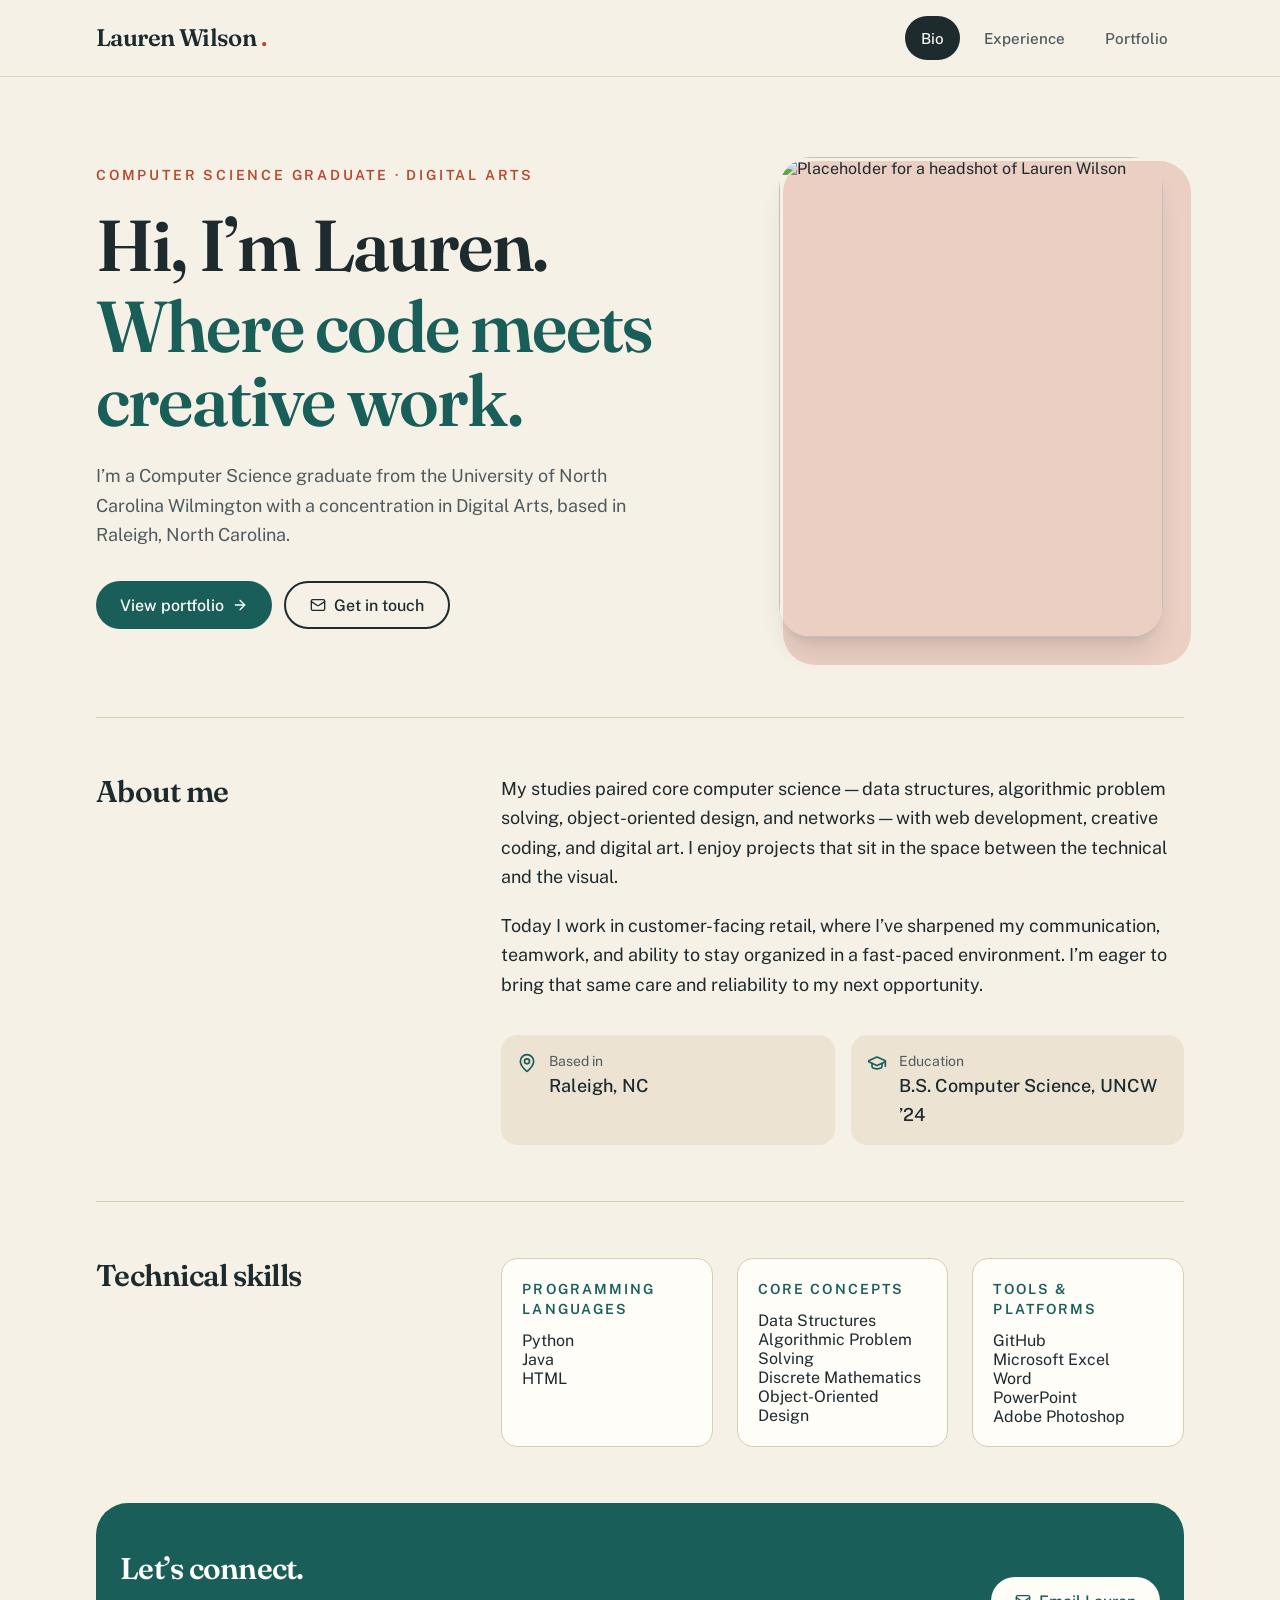
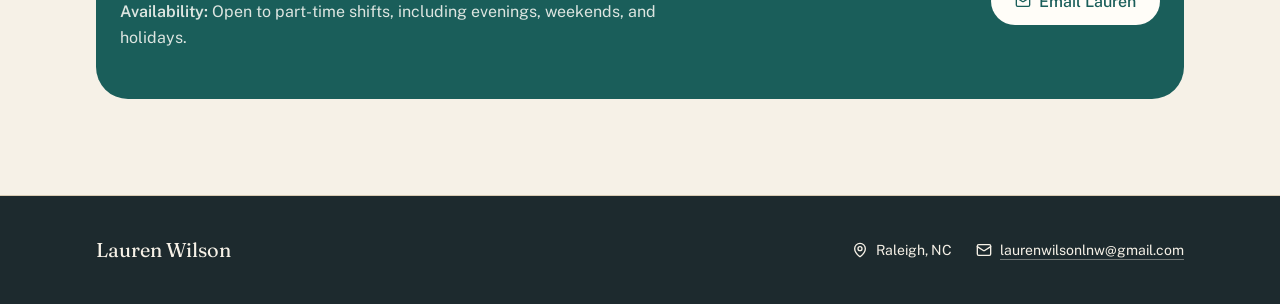
==== commit 45bdfeaa: "Update index.html" ====
--- a/index.html
+++ b/index.html
@@ -175,7 +175,6 @@
         </ul>
       </div>
     </footer>
-    <script type="module" async="" src="/assets/index-8iUatAJL.js"></script>
-    <script async="" src="/.netlify/scripts/ar" data-netlify-deploy-id="6abd9382784e28282dc75eeb" data-netlify-site-id="237e116a-c264-4065-b765-b1ce4a49ce67" data-agent-runner-id="6abd92abe57e0d1fbcd66bf8"></script>
+    <!-- <script type="module" async="" src="/assets/index-8iUatAJL.js"></script> -->
   </body>
 </html>
--- a/assets/index-B3BmsTNa.css
+++ b/assets/index-B3BmsTNa.css
@@ -853,6 +853,14 @@
     .pt-2 {
         padding-top: calc(var(--spacing) * 2)
     }
+    .pb-14 {
+        padding-bottom: calc(var(--spacing) * 14)
+    }
+
+    .pb-20 {
+        padding-bottom: calc(var(--spacing) * 20)
+    }
+
 
     .pt-3 {
         padding-top: calc(var(--spacing) * 3)
@@ -1072,6 +1080,11 @@
 
     .underline-offset-4 {
         text-underline-offset: 4px
+    }
+
+
+    .aspect-\\[8\\/5\\] {
+        aspect-ratio: 8 / 5
     }
 
     .shadow-sm {
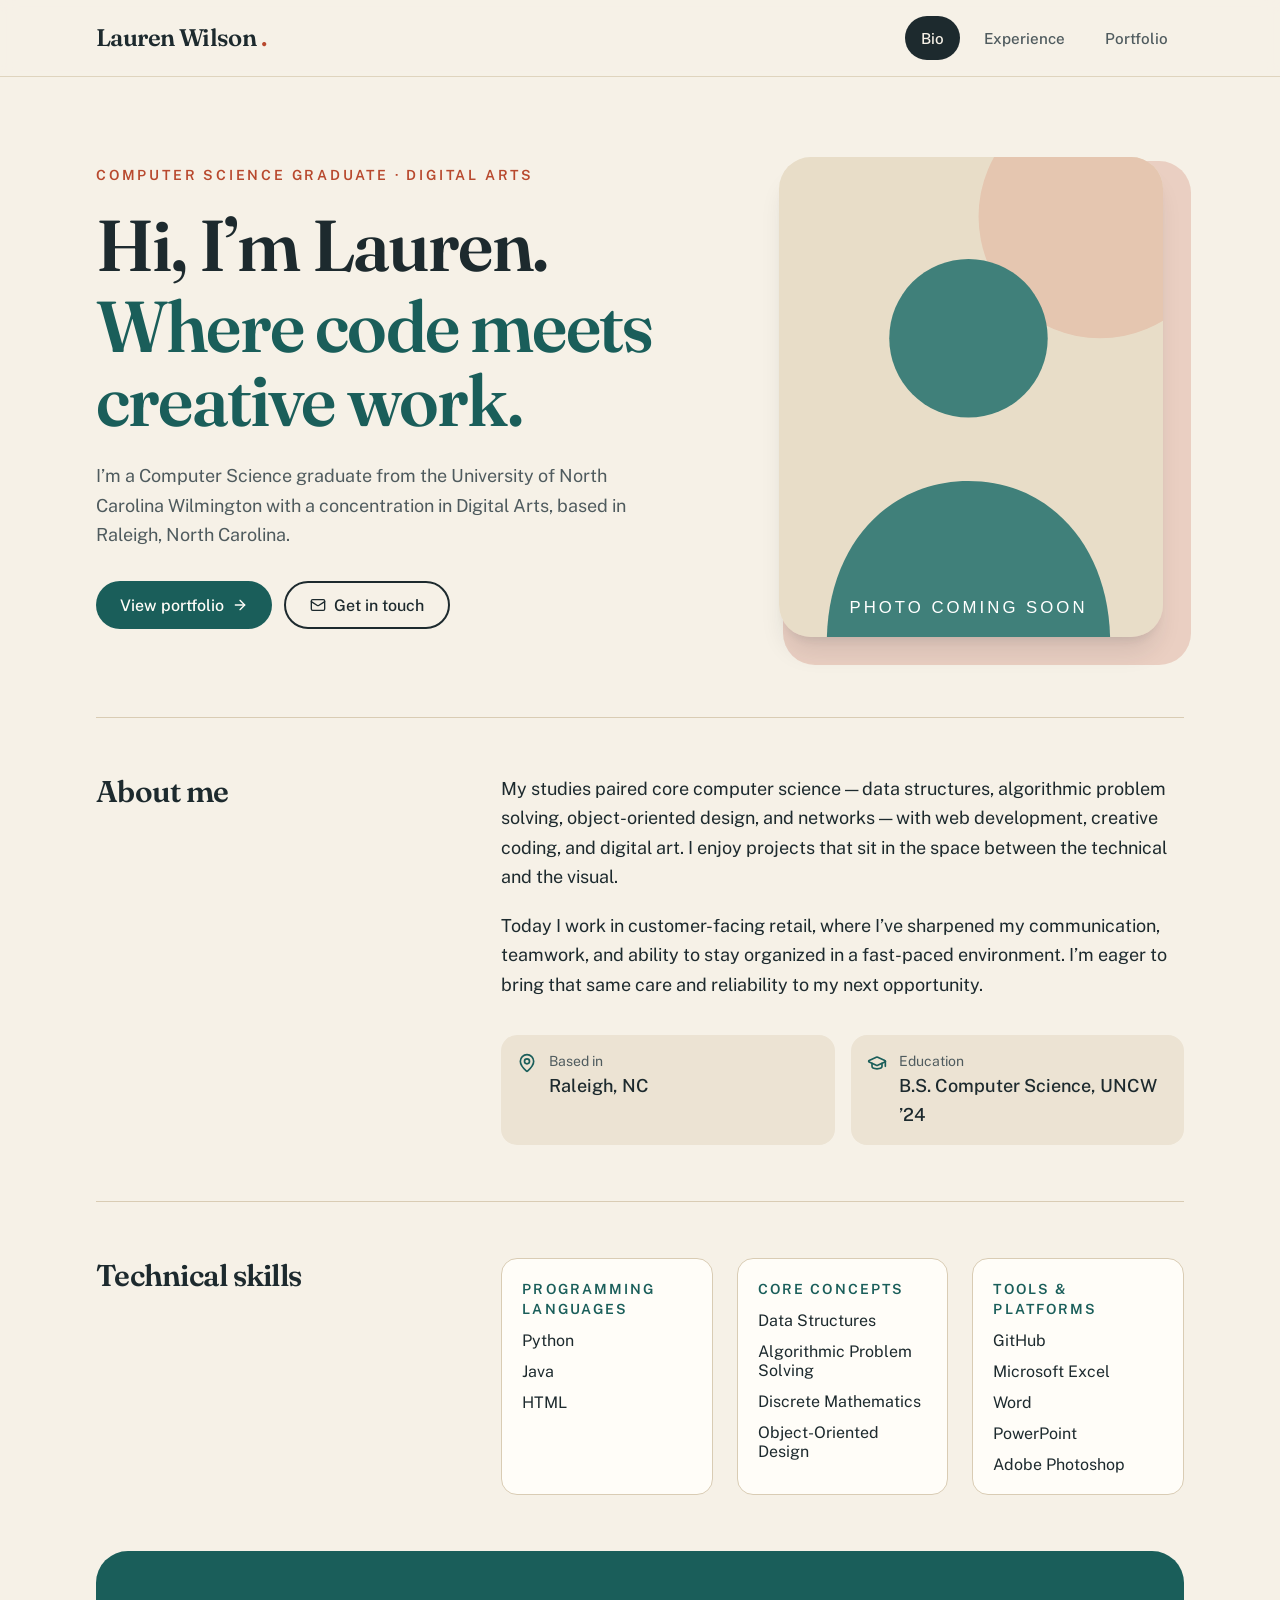
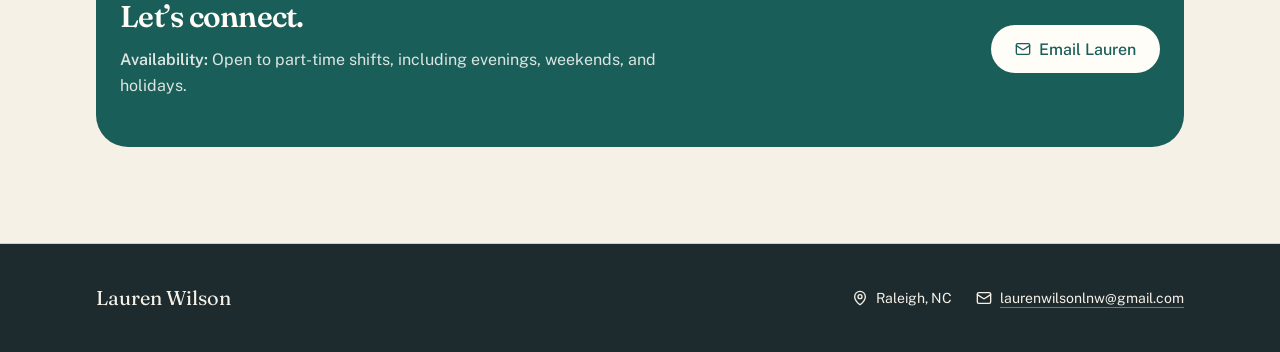
==== commit 1172d4e2: "Update index.html" ====
--- a/index.html
+++ b/index.html
@@ -111,7 +111,7 @@
           <div class="grid gap-6 sm:grid-cols-3">
             <div class="rounded-xl border border-border bg-card p-5">
               <h3 class="mb-3 text-sm font-semibold uppercase tracking-[0.15em] text-primary">Programming Languages</h3>
-              <ul class="space-y-1.5">
+              <ul class="space-y-3">
                 <li>Python</li>
                 <li>Java</li>
                 <li>HTML</li>
@@ -119,7 +119,7 @@
             </div>
             <div class="rounded-xl border border-border bg-card p-5">
               <h3 class="mb-3 text-sm font-semibold uppercase tracking-[0.15em] text-primary">Core Concepts</h3>
-              <ul class="space-y-1.5">
+              <ul class="space-y-3">
                 <li>Data Structures</li>
                 <li>Algorithmic Problem Solving</li>
                 <li>Discrete Mathematics</li>
@@ -128,7 +128,7 @@
             </div>
             <div class="rounded-xl border border-border bg-card p-5">
               <h3 class="mb-3 text-sm font-semibold uppercase tracking-[0.15em] text-primary">Tools &amp; Platforms</h3>
-              <ul class="space-y-1.5">
+              <ul class="space-y-3">
                 <li>GitHub</li>
                 <li>Microsoft Excel</li>
                 <li>Word</li>
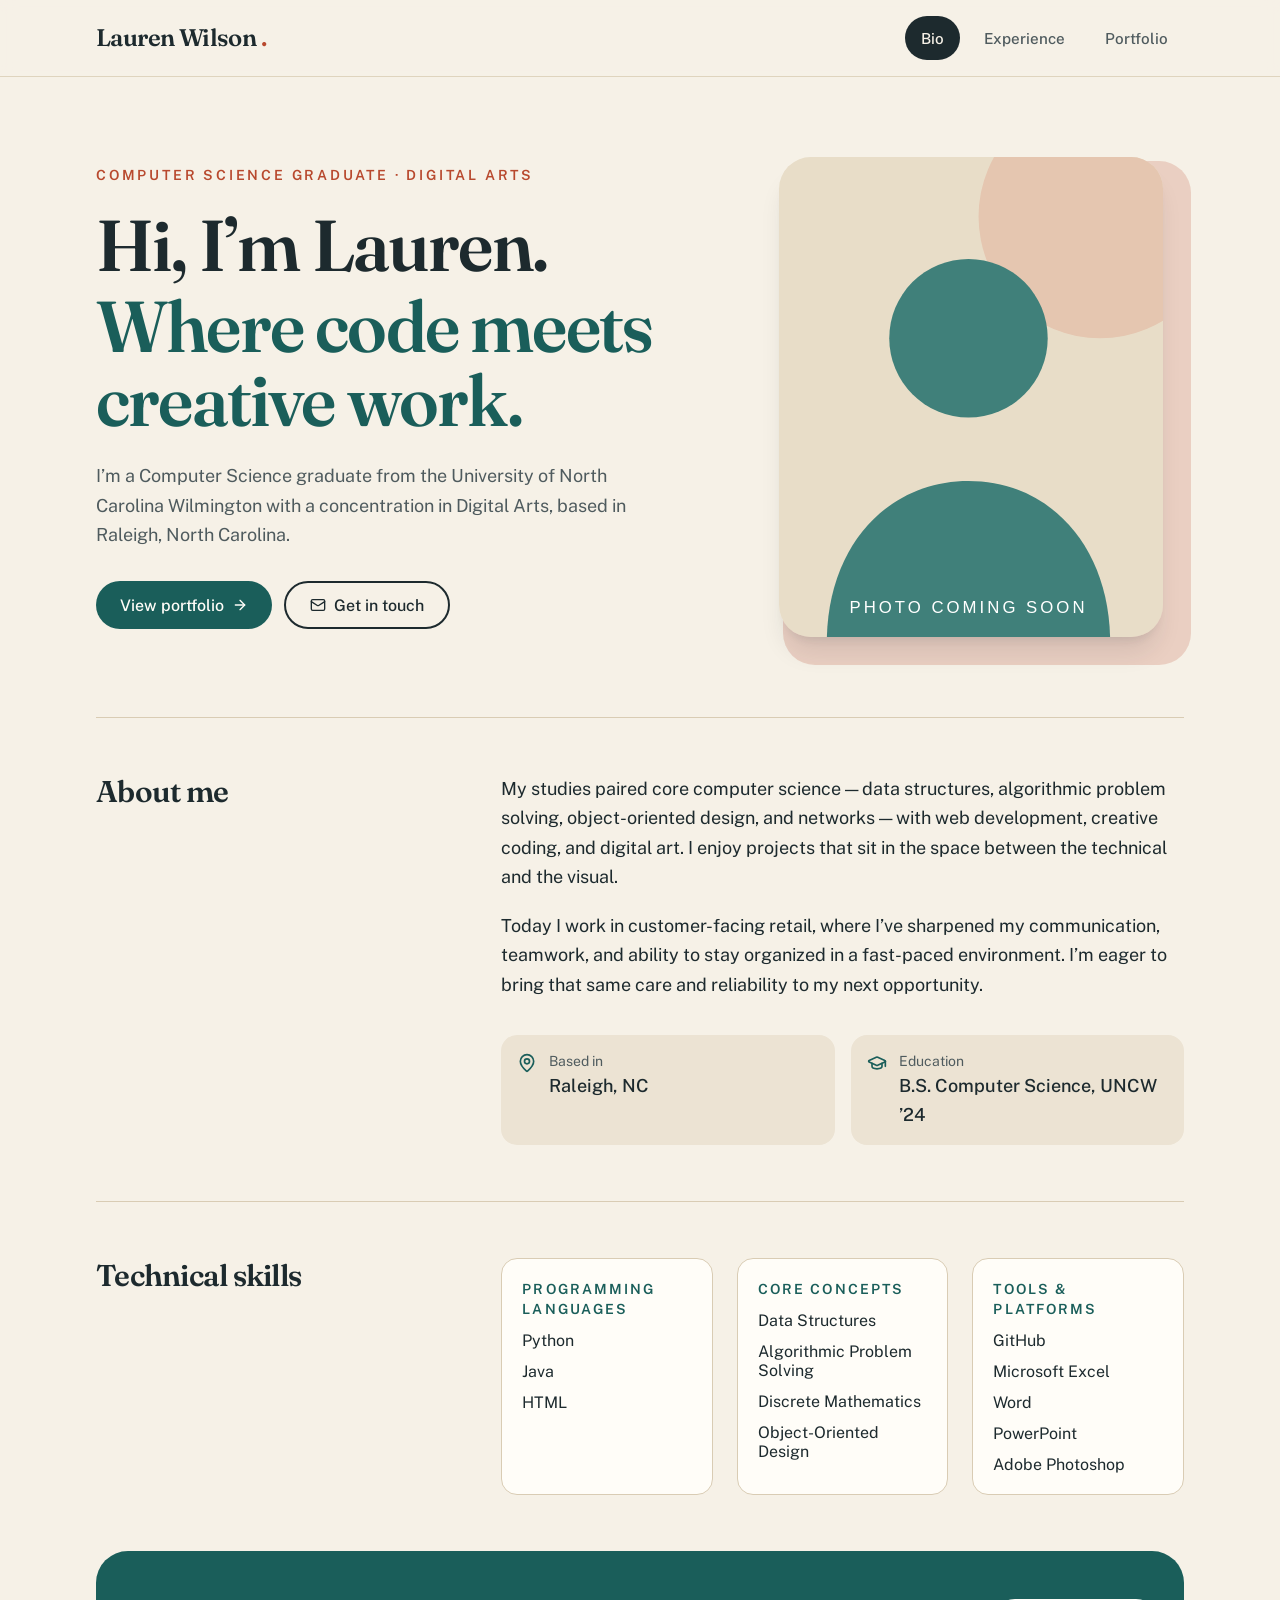
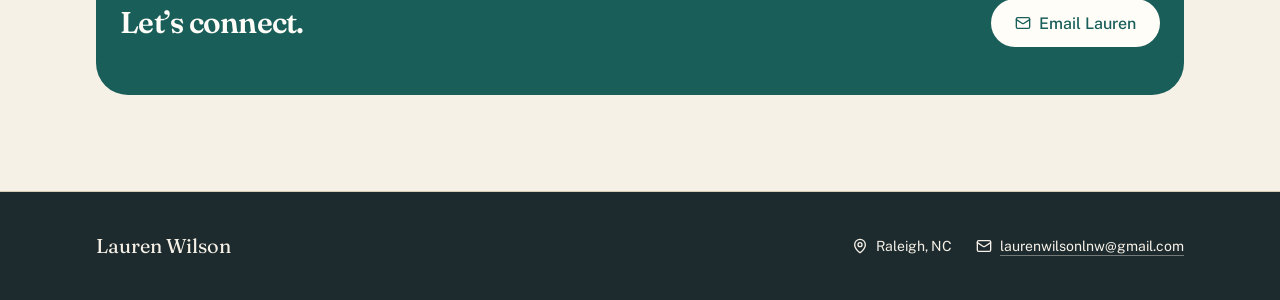
==== commit 022831f2: "Update index.html" ====
--- a/index.html
+++ b/index.html
@@ -142,9 +142,9 @@
           <div class="flex flex-col gap-6 md:flex-row md:items-center md:justify-between">
             <div class="max-w-xl space-y-3">
               <h2 id="contact-heading" class="font-display text-3xl font-semibold tracking-tight sm:text-4xl">Let’s connect.</h2>
-              <p class="leading-relaxed text-primary-foreground/85">
+              <!-- <p class="leading-relaxed text-primary-foreground/85">
                 <span class="font-semibold">Availability:</span> Open to part-time shifts, including evenings, weekends, and holidays.
-              </p>
+              </p> -->
             </div>
             <a href="mailto:laurenwilsonlnw@gmail.com" class="inline-flex min-h-12 items-center gap-2 self-start rounded-full bg-primary-foreground px-6 font-medium text-primary transition hover:bg-secondary md:self-auto">
               <svg xmlns="http://www.w3.org/2000/svg" width="24" height="24" viewBox="0 0 24 24" fill="none" stroke="currentColor" stroke-width="2" stroke-linecap="round" stroke-linejoin="round" class="lucide lucide-mail size-4" aria-hidden="true">
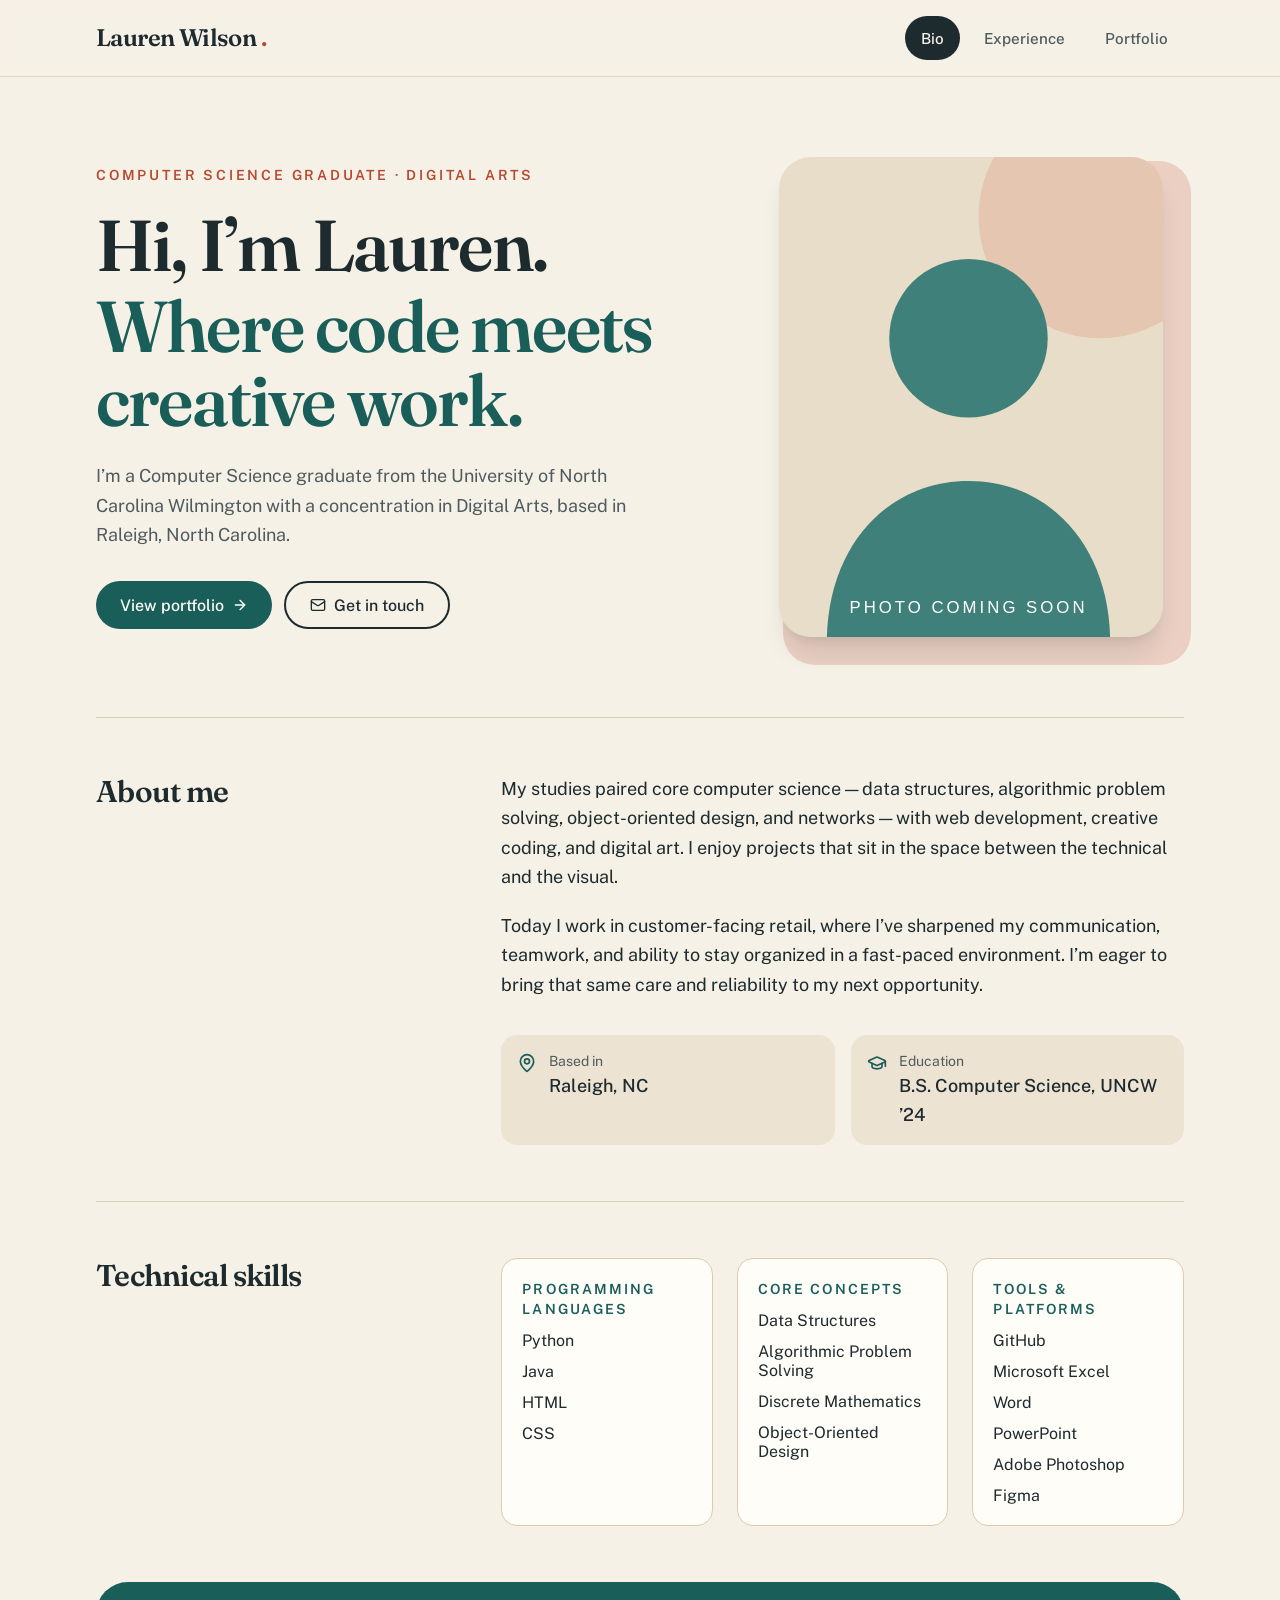
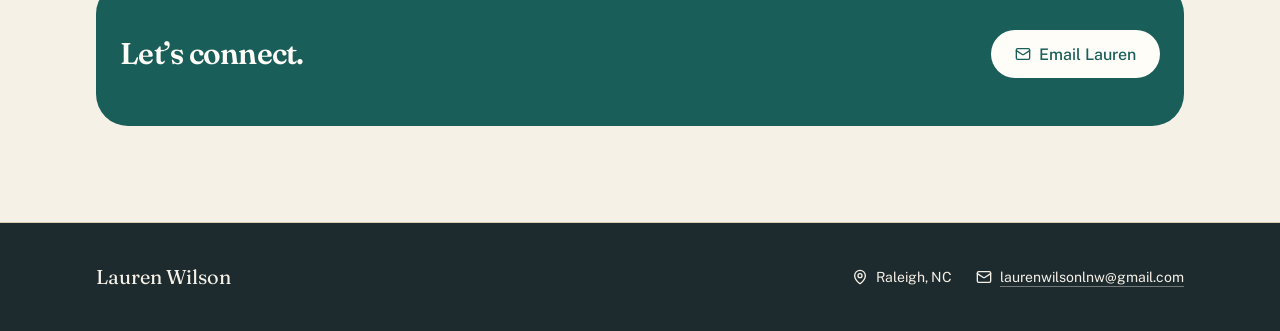
==== commit 39089a88: "Update index.html" ====
--- a/index.html
+++ b/index.html
@@ -115,6 +115,7 @@
                 <li>Python</li>
                 <li>Java</li>
                 <li>HTML</li>
+                <li>CSS</li>
               </ul>
             </div>
             <div class="rounded-xl border border-border bg-card p-5">
@@ -134,6 +135,7 @@
                 <li>Word</li>
                 <li>PowerPoint</li>
                 <li>Adobe Photoshop</li>
+                <li>Figma</li>
               </ul>
             </div>
           </div>
--- a/assets/index-B3BmsTNa.css
+++ b/assets/index-B3BmsTNa.css
@@ -1790,3 +1790,4 @@
     syntax: "*";
     inherits: false
 }
+.size-2{width:calc(var(--spacing) * 2);height:calc(var(--spacing) * 2)}
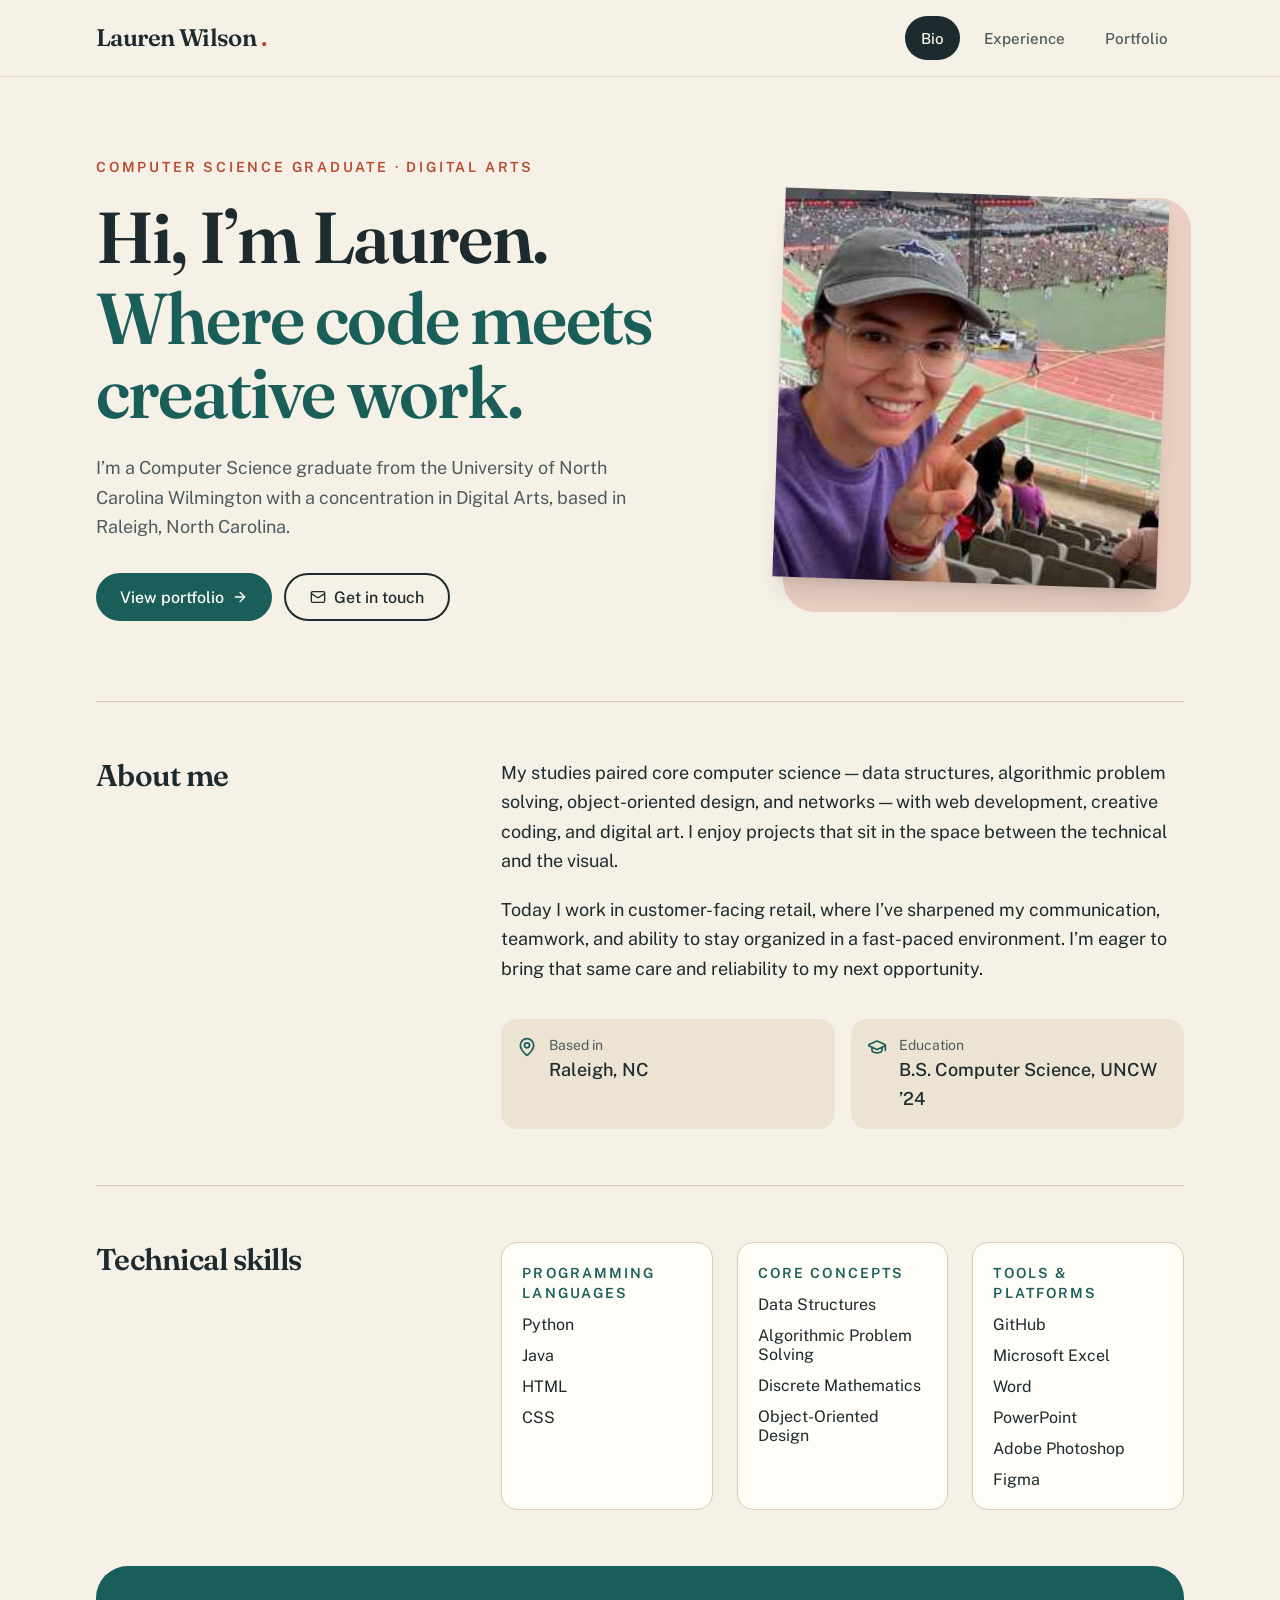
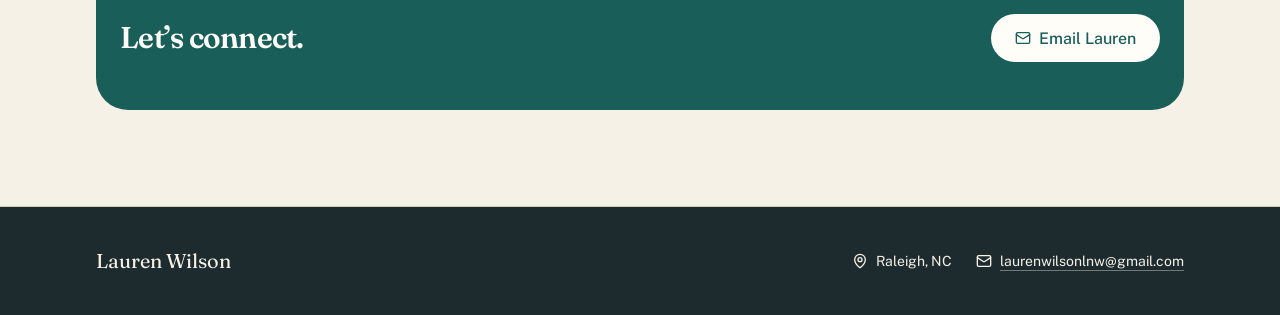
==== commit 1abd2726: "Style bio photo as a polaroid" ====
--- a/index.html
+++ b/index.html
@@ -4,7 +4,7 @@
     <meta property="og:image:width" content="1200">
     <meta property="og:image:height" content="630">
     <meta name="viewport" content="width=device-width, initial-scale=1">
-    <link rel="preload" as="image" href="/img/headshot-placeholder.svg">
+    <link rel="preload" as="image" href="/img/lauren.jpeg">
     <link rel="stylesheet" href="https://fonts.googleapis.com/css2?family=Fraunces:opsz,wght@9..144,400;9..144,600&amp;family=Public+Sans:wght@400;500;600&amp;display=swap" data-precedence="default">
     <link rel="stylesheet" href="/assets/index-B3BmsTNa.css" data-precedence="default">
     <link rel="stylesheet" href="https://laurenwilsonlnw-blip.github.io/laurenwilsonlnw-resume.github.io/assets/index-B3BmsTNa.css" data-precedence="default">
@@ -69,7 +69,9 @@
           </div>
           <div class="relative mx-auto w-full max-w-sm">
             <div class="absolute -inset-3 translate-x-4 translate-y-4 rounded-[2rem] bg-accent/20" aria-hidden="true"></div>
-            <img alt="Placeholder for a headshot of Lauren Wilson" width="400" height="500" class="relative aspect-[4/5] w-full rounded-[2rem] object-cover shadow-xl shadow-foreground/10" src="/img/headshot-placeholder.svg">
+            <div class="relative bg-white p-3 pb-8 shadow-xl shadow-foreground/15" style="transform: rotate(2deg);">
+              <img alt="Lauren at a baseball stadium" class="block h-auto w-full object-cover" src="/img/lauren.jpeg">
+            </div>
           </div>
         </section>
         <section aria-labelledby="about-heading" class="grid gap-8 border-t border-border py-14 md:grid-cols-[1fr_2fr] md:gap-16">
